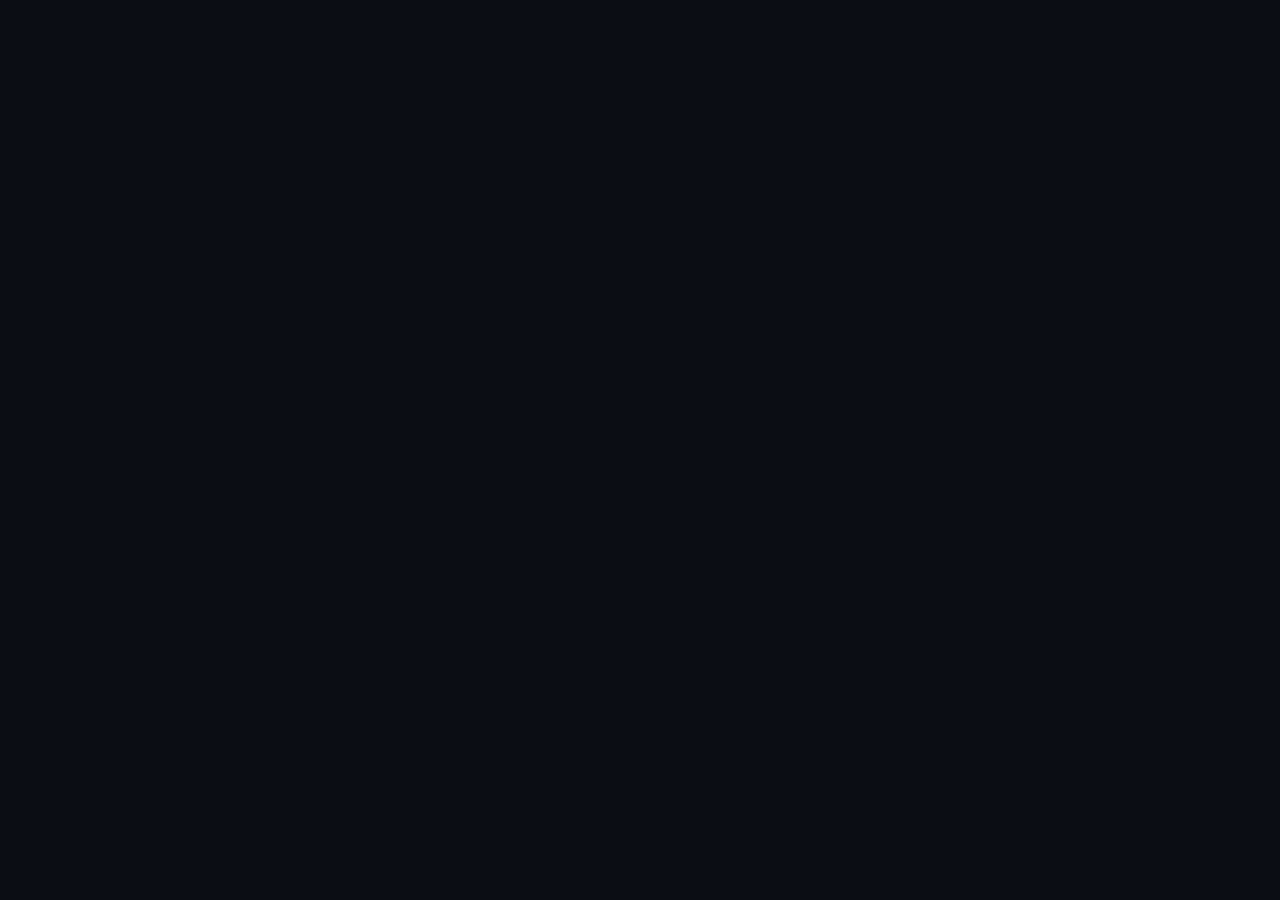
==== index.html @ 31e9962f "base" ====
<!DOCTYPE html>
<html lang="en">

<head>
    <meta charset="UTF-8">
    <meta name="viewport" content="width=device-width, initial-scale=1.0">
    <title>Главная</title>
    <link rel="preconnect" href="https://fonts.googleapis.com">
    <link rel="preconnect" href="https://fonts.gstatic.com" crossorigin>
    <link
        href="https://fonts.googleapis.com/css2?family=Inter:wght@400;500;600&family=Sora:wght@500;600;700&display=swap"
        rel="stylesheet">
    <link rel="stylesheet" href="css/variables.css">
    <link rel="stylesheet" href="css/main.css">
    <link rel="stylesheet" href="css/adaptive.css">
    <link rel="icon" type="image/svg+xml" href="favicon.svg">

</head>

<body>

</body>

</html>
---- css/variables.css ----
:root {
  /* Цвета */
  --bg-main: #0B0D14;
  --bg-card: #11141E;
  --bg-secondary: #161A28;

  --accent: #7C5CFF;
  --accent-hover: #A68FFF;
  --accent-soft: rgba(124, 92, 255, 0.15);

  --text-main: #F5F6FF;
  --text-muted: #9AA0B8;
  --border: #24283A;

  --success: #3CD38B;
  --error: #FF4F7D;

  /* Радиусы / тени */
  --radius-sm: 8px;
  --radius-md: 12px;
  --radius-lg: 18px;

  /* Интерфейс */
  --transition-fast: 0.2s ease;
}
---- css/main.css ----
* {
  margin: 0;
  padding: 0;
  box-sizing: border-box;
}

body {
  font-family: "Inter", sans-serif;
  background: var(--bg-main);
  color: var(--text-main);
  line-height: 1.5;
}

h1, h2, h3 {
  font-family: "Sora", sans-serif;
  font-weight: 600;
}

p {
  color: var(--text-muted);
}

.container {
  max-width: 1120px;
  margin: 0 auto;
  padding: 0 20px;
}

.card {
  background: var(--bg-card);
  border: 1px solid var(--border);
  padding: 20px;
  border-radius: var(--radius-md);
}

.btn {
  padding: 10px 18px;
  border-radius: var(--radius-sm);
  border: none;
  cursor: pointer;
  font-weight: 500;
  transition: var(--transition-fast);
}

.btn--primary {
  background: var(--accent);
  color: white;
}

.btn--primary:hover {
  background: var(--accent-hover);
  transform: translateY(-2px);
}
---- css/adaptive.css ----
/* Tablet */
@media (max-width: 1199px) {
  .container {
    padding: 0 16px;
  }

  .hero__inner {
    flex-direction: column;
    text-align: center;
  }
}

/* Mobile */
@media (max-width: 767px) {
  h1 {
    font-size: 28px;
  }

  .card {
    padding: 16px 14px;
  }

  .nav {
    display: none; 
  }
}
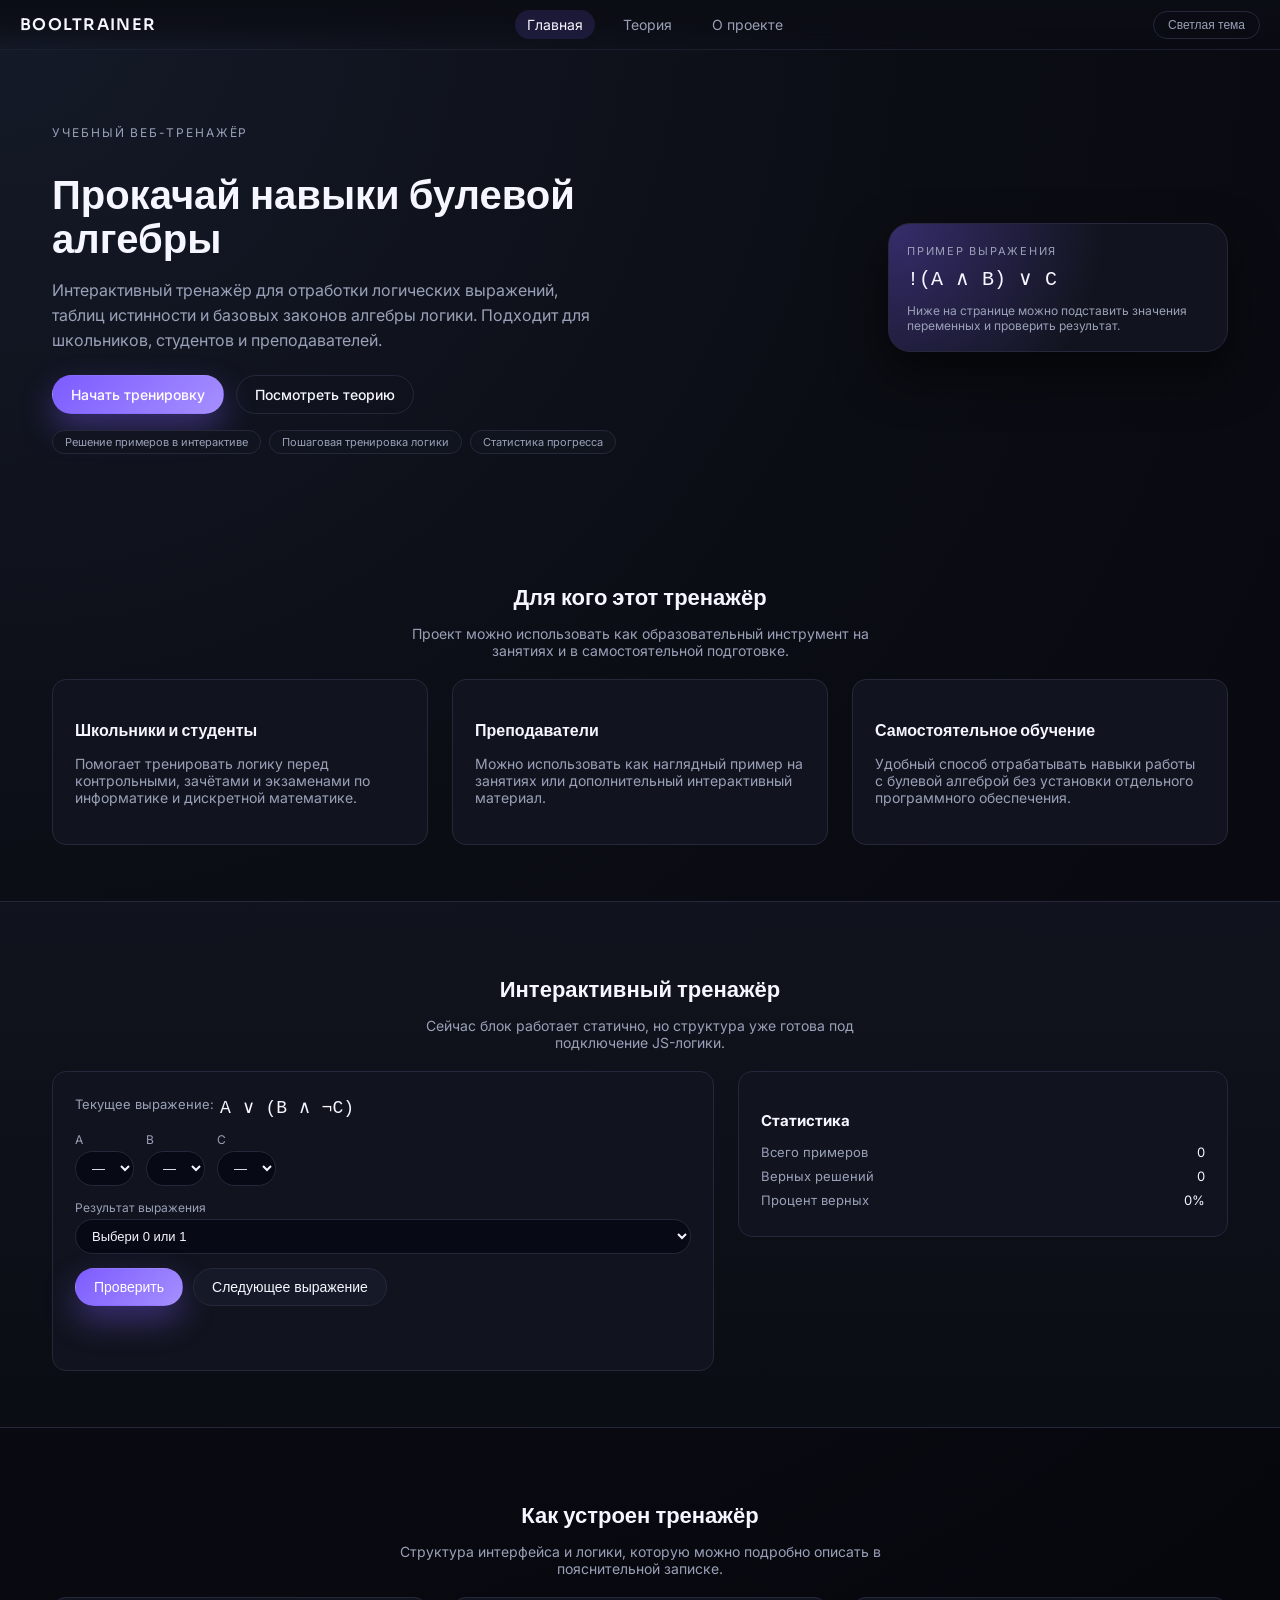
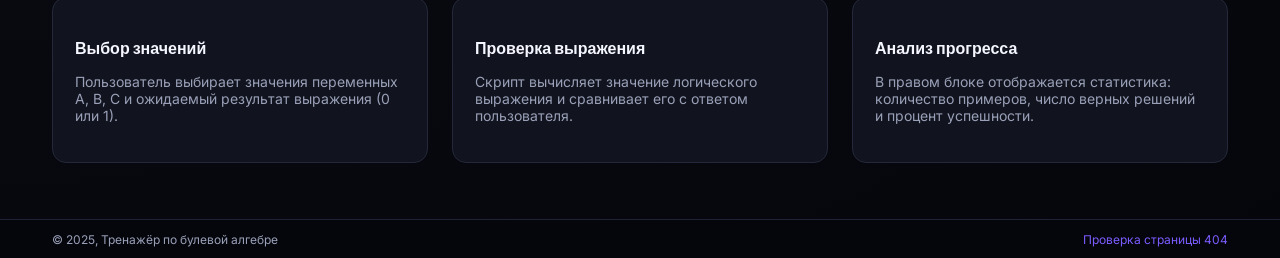
==== commit bb2229b9: "Шаблонная верстка" ====
--- a/index.html
+++ b/index.html
@@ -1,23 +1,245 @@
 <!DOCTYPE html>
-<html lang="en">
+<html lang="ru">
 
 <head>
     <meta charset="UTF-8">
+    <title>Тренажёр по булевой алгебре</title>
     <meta name="viewport" content="width=device-width, initial-scale=1.0">
-    <title>Главная</title>
+
     <link rel="preconnect" href="https://fonts.googleapis.com">
     <link rel="preconnect" href="https://fonts.gstatic.com" crossorigin>
     <link
         href="https://fonts.googleapis.com/css2?family=Inter:wght@400;500;600&family=Sora:wght@500;600;700&display=swap"
         rel="stylesheet">
+
     <link rel="stylesheet" href="css/variables.css">
     <link rel="stylesheet" href="css/main.css">
     <link rel="stylesheet" href="css/adaptive.css">
+
     <link rel="icon" type="image/svg+xml" href="favicon.svg">
-
 </head>
 
-<body>
+<body class="page">
+    <header class="header">
+        <div class="container header__inner">
+            <div class="logo">BoolTrainer</div>
+
+            <nav class="nav">
+                <a href="index.html" class="nav__link nav__link--active">Главная</a>
+                <a href="theory.html" class="nav__link">Теория</a>
+                <a href="about.html" class="nav__link">О проекте</a>
+            </nav>
+
+            <button class="theme-toggle" type="button" id="themeToggle">
+                Светлая тема
+            </button>
+        </div>
+    </header>
+
+    <main class="main">
+
+        <section class="hero hero--main">
+            <div class="container hero__inner">
+                <div class="hero__content">
+                    <span class="hero__eyebrow">Учебный веб-тренажёр</span>
+                    <h1 class="hero__title">Прокачай навыки булевой алгебры</h1>
+                    <p class="hero__subtitle">
+                        Интерактивный тренажёр для отработки логических выражений, таблиц
+                        истинности и базовых законов алгебры логики. Подходит для школьников,
+                        студентов и преподавателей.
+                    </p>
+
+                    <div class="hero__actions">
+                        <a href="#trainer" class="btn btn--primary">Начать тренировку</a>
+                        <a href="theory.html" class="btn btn--ghost">Посмотреть теорию</a>
+                    </div>
+
+                    <div class="hero__meta">
+                        <span class="hero-tag">Решение примеров в интерактиве</span>
+                        <span class="hero-tag">Пошаговая тренировка логики</span>
+                        <span class="hero-tag">Статистика прогресса</span>
+                    </div>
+                </div>
+
+                <div class="hero__preview">
+                    <div class="hero-card">
+                        <div class="hero-card__label">Пример выражения</div>
+                        <div class="hero-card__expr">!(A ∧ B) ∨ C</div>
+                        <div class="hero-card__hint">
+                            Ниже на странице можно подставить значения переменных и
+                            проверить результат.
+                        </div>
+                    </div>
+                </div>
+            </div>
+        </section>
+
+        <section class="section" id="audience">
+            <div class="container">
+                <header class="section__header section__header--center">
+                    <h2 class="section__title">Для кого этот тренажёр</h2>
+                    <p class="section__subtitle">
+                        Проект можно использовать как образовательный инструмент на занятиях и в самостоятельной
+                        подготовке.
+                    </p>
+                </header>
+
+                <div class="grid grid--3">
+                    <article class="card">
+                        <h3 class="card__title">Школьники и студенты</h3>
+                        <p class="card__text">
+                            Помогает тренировать логику перед контрольными, зачётами и экзаменами по информатике и
+                            дискретной математике.
+                        </p>
+                    </article>
+                    <article class="card">
+                        <h3 class="card__title">Преподаватели</h3>
+                        <p class="card__text">
+                            Можно использовать как наглядный пример на занятиях или дополнительный интерактивный
+                            материал.
+                        </p>
+                    </article>
+                    <article class="card">
+                        <h3 class="card__title">Самостоятельное обучение</h3>
+                        <p class="card__text">
+                            Удобный способ отрабатывать навыки работы с булевой алгеброй без установки отдельного
+                            программного обеспечения.
+                        </p>
+                    </article>
+                </div>
+            </div>
+        </section>
+
+        <section class="section section--accent" id="trainer">
+            <div class="container">
+                <header class="section__header section__header--center">
+                    <h2 class="section__title">Интерактивный тренажёр</h2>
+                    <p class="section__subtitle">
+                        Сейчас блок работает статично, но структура уже готова под подключение JS-логики.
+                    </p>
+                </header>
+
+                <div class="trainer">
+                    <div class="trainer__left card">
+                        <div class="trainer__expression">
+                            <span class="trainer__expression-label">Текущее выражение:</span>
+                            <span class="trainer__expression-value" id="expression">A ∨ (B ∧ ¬C)</span>
+                        </div>
+
+                        <div class="trainer__controls">
+                            <div class="trainer__row">
+                                <label class="field">
+                                    <span class="field__label">A</span>
+                                    <select class="field__control" id="varA">
+                                        <option value="">—</option>
+                                        <option value="0">0</option>
+                                        <option value="1">1</option>
+                                    </select>
+                                </label>
+
+                                <label class="field">
+                                    <span class="field__label">B</span>
+                                    <select class="field__control" id="varB">
+                                        <option value="">—</option>
+                                        <option value="0">0</option>
+                                        <option value="1">1</option>
+                                    </select>
+                                </label>
+
+                                <label class="field">
+                                    <span class="field__label">C</span>
+                                    <select class="field__control" id="varC">
+                                        <option value="">—</option>
+                                        <option value="0">0</option>
+                                        <option value="1">1</option>
+                                    </select>
+                                </label>
+                            </div>
+
+                            <label class="field field--full">
+                                <span class="field__label">Результат выражения</span>
+                                <select class="field__control" id="result">
+                                    <option value="">Выбери 0 или 1</option>
+                                    <option value="0">0 — ложь</option>
+                                    <option value="1">1 — истина</option>
+                                </select>
+                            </label>
+
+                            <div class="trainer__buttons">
+                                <button class="btn btn--primary" type="button" id="checkBtn">Проверить</button>
+                                <button class="btn btn--secondary" type="button" id="nextBtn">Следующее
+                                    выражение</button>
+                            </div>
+
+                            <div class="trainer__feedback" id="feedback"></div>
+                        </div>
+                    </div>
+
+                    <aside class="trainer__right card">
+                        <h3 class="trainer__stats-title">Статистика</h3>
+                        <dl class="stats">
+                            <div class="stats__item">
+                                <dt>Всего примеров</dt>
+                                <dd id="statTotal">0</dd>
+                            </div>
+                            <div class="stats__item">
+                                <dt>Верных решений</dt>
+                                <dd id="statCorrect">0</dd>
+                            </div>
+                            <div class="stats__item">
+                                <dt>Процент верных</dt>
+                                <dd id="statPercent">0%</dd>
+                            </div>
+                        </dl>
+                    </aside>
+                </div>
+            </div>
+        </section>
+
+        <section class="section">
+            <div class="container">
+                <header class="section__header section__header--center">
+                    <h2 class="section__title">Как устроен тренажёр</h2>
+                    <p class="section__subtitle">
+                        Структура интерфейса и логики, которую можно подробно описать в пояснительной записке.
+                    </p>
+                </header>
+
+                <div class="grid grid--3">
+                    <article class="card">
+                        <h3 class="card__title">Выбор значений</h3>
+                        <p class="card__text">
+                            Пользователь выбирает значения переменных A, B, C и ожидаемый результат выражения (0 или 1).
+                        </p>
+                    </article>
+                    <article class="card">
+                        <h3 class="card__title">Проверка выражения</h3>
+                        <p class="card__text">
+                            Скрипт вычисляет значение логического выражения и сравнивает его с ответом пользователя.
+                        </p>
+                    </article>
+                    <article class="card">
+                        <h3 class="card__title">Анализ прогресса</h3>
+                        <p class="card__text">
+                            В правом блоке отображается статистика: количество примеров, число верных решений и процент
+                            успешности.
+                        </p>
+                    </article>
+                </div>
+            </div>
+        </section>
+
+    </main>
+
+    <footer class="footer">
+        <div class="container footer__inner">
+            <span class="footer__text">© 2025, Тренажёр по булевой алгебре</span>
+            <a href="404.html" class="footer__link">Проверка страницы 404</a>
+        </div>
+    </footer>
+
+    <script src="js/trainer-logic.js"></script>
+    <script src="js/main.js"></script>
 
 </body>
 
--- a/css/variables.css
+++ b/css/variables.css
@@ -1,5 +1,4 @@
 :root {
-  /* Цвета */
   --bg-main: #0B0D14;
   --bg-card: #11141E;
   --bg-secondary: #161A28;
@@ -15,11 +14,26 @@
   --success: #3CD38B;
   --error: #FF4F7D;
 
-  /* Радиусы / тени */
   --radius-sm: 8px;
-  --radius-md: 12px;
-  --radius-lg: 18px;
+  --radius-md: 14px;
+  --radius-lg: 22px;
 
-  /* Интерфейс */
-  --transition-fast: 0.2s ease;
+  --transition-fast: 0.2s ease-out;
 }
+
+body.page--light {
+  --bg-main: #F5F6FB;
+  --bg-card: #FFFFFF;
+  --bg-secondary: #ECEFFF;
+
+  --accent: #7C5CFF;
+  --accent-hover: #5E45E6;
+  --accent-soft: rgba(124, 92, 255, 0.1);
+
+  --text-main: #141622;
+  --text-muted: #555A72;
+  --border: #D5D8EA;
+
+  --success: #1EAD6A;
+  --error: #E53955;
+}
--- a/css/main.css
+++ b/css/main.css
@@ -1,53 +1,583 @@
-* {
+*,
+*::before,
+*::after {
+  box-sizing: border-box;
+}
+
+body.page {
   margin: 0;
-  padding: 0;
-  box-sizing: border-box;
-}
-
-body {
-  font-family: "Inter", sans-serif;
-  background: var(--bg-main);
-  color: var(--text-main);
-  line-height: 1.5;
-}
-
-h1, h2, h3 {
+  min-height: 100vh;
+  font-family: "Inter", system-ui, -apple-system, BlinkMacSystemFont, "Segoe UI", sans-serif;
+  background: radial-gradient(circle at top left, #151a28 0, #0B0D14 42%, #05060C 100%);
+  color: var(--text-main);
+  display: flex;
+  flex-direction: column;
+  font-size: 15px;
+}
+
+body.page--light {
+  background: #F5F6FB;
+}
+
+.main {
+  flex: 1 0 auto;
+}
+
+.container {
+  max-width: 1240px;
+  margin: 0 auto;
+  padding: 0 32px;
+}
+
+.header {
+  position: sticky;
+  top: 0;
+  z-index: 10;
+  backdrop-filter: blur(16px);
+  background: linear-gradient(to bottom, rgba(11, 13, 20, 0.96), rgba(11, 13, 20, 0.78), transparent);
+  border-bottom: 1px solid rgba(36, 40, 58, 0.7);
+}
+
+body.page--light .header {
+  background: rgba(245, 246, 251, 0.9);
+  border-bottom: 1px solid var(--border);
+}
+
+.header__inner {
+  display: flex;
+  align-items: center;
+  justify-content: space-between;
+  padding: 10px 0;
+  gap: 20px;
+}
+
+.logo {
+  font-family: "Sora", system-ui, sans-serif;
+  font-weight: 600;
+  letter-spacing: 0.08em;
+  font-size: 16px;
+  text-transform: uppercase;
+}
+
+.nav {
+  display: flex;
+  gap: 16px;
+}
+
+.nav__link {
+  font-size: 14px;
+  color: var(--text-muted);
+  text-decoration: none;
+  padding: 6px 12px;
+  border-radius: 999px;
+  transition: background var(--transition-fast), color var(--transition-fast);
+}
+
+.nav__link--active,
+.nav__link:hover {
+  background: var(--accent-soft);
+  color: var(--text-main);
+}
+
+.theme-toggle {
+  font-size: 12px;
+  padding: 6px 14px;
+  border-radius: 999px;
+  border: 1px solid var(--border);
+  background: rgba(11, 13, 20, 0.6);
+  color: var(--text-muted);
+  cursor: pointer;
+  white-space: nowrap;
+  transition: background var(--transition-fast), color var(--transition-fast), border-color var(--transition-fast), transform var(--transition-fast);
+}
+
+.theme-toggle:hover {
+  border-color: var(--accent);
+  background: var(--accent-soft);
+  color: var(--text-main);
+}
+
+body.page--light .theme-toggle {
+  background: #ffffff;
+}
+
+.hero {
+  padding: 72px 0 56px;
+}
+
+.hero__inner {
+  display: grid;
+  grid-template-columns: minmax(0, 3fr) minmax(0, 2.5fr);
+  gap: 36px;
+  align-items: center;
+}
+
+.hero__eyebrow {
+  font-size: 12px;
+  letter-spacing: 0.16em;
+  text-transform: uppercase;
+  color: var(--text-muted);
+  margin-bottom: 10px;
+}
+
+.hero__title {
   font-family: "Sora", sans-serif;
+  font-size: clamp(32px, 4vw, 40px);
   font-weight: 600;
-}
-
-p {
-  color: var(--text-muted);
-}
-
-.container {
-  max-width: 1120px;
-  margin: 0 auto;
-  padding: 0 20px;
+  line-height: 1.1;
+  margin-bottom: 14px;
+}
+
+.hero__subtitle {
+  font-size: 16px;
+  line-height: 1.55;
+  color: var(--text-muted);
+  max-width: 560px;
+  margin-bottom: 22px;
+}
+
+.hero__actions {
+  display: flex;
+  flex-wrap: wrap;
+  gap: 12px;
+  margin-bottom: 16px;
+}
+
+.hero__meta {
+  display: flex;
+  flex-wrap: wrap;
+  gap: 8px;
+}
+
+.hero-tag {
+  font-size: 11px;
+  padding: 4px 12px;
+  border-radius: 999px;
+  background: rgba(17, 20, 30, 0.9);
+  border: 1px solid var(--border);
+  color: var(--text-muted);
+}
+
+body.page--light .hero-tag {
+  background: #ffffff;
+}
+
+.hero__preview {
+  display: flex;
+  justify-content: flex-end;
+}
+
+.hero-card {
+  background:
+    radial-gradient(circle at top left, rgba(124, 92, 255, 0.35), transparent 60%),
+    var(--bg-card);
+  border-radius: var(--radius-lg);
+  border: 1px solid var(--border);
+  padding: 20px 18px 18px;
+  min-width: 280px;
+  max-width: 340px;
+  box-shadow: 0 22px 48px rgba(0, 0, 0, 0.55);
+}
+
+body.page--light .hero-card {
+  box-shadow: 0 16px 40px rgba(15, 18, 40, 0.16);
+}
+
+.hero-card__label {
+  font-size: 11px;
+  color: var(--text-muted);
+  letter-spacing: 0.16em;
+  text-transform: uppercase;
+  margin-bottom: 8px;
+}
+
+.hero-card__expr {
+  font-family: "JetBrains Mono", Consolas, Monaco, monospace;
+  font-size: 20px;
+  margin-bottom: 12px;
+}
+
+.hero-card__hint {
+  font-size: 12px;
+  color: var(--text-muted);
+}
+
+.btn {
+  display: inline-flex;
+  align-items: center;
+  justify-content: center;
+  gap: 6px;
+  padding: 10px 18px;
+  border-radius: 999px;
+  border: 1px solid transparent;
+  font-size: 14px;
+  font-weight: 500;
+  text-decoration: none;
+  cursor: pointer;
+  transition: background var(--transition-fast), color var(--transition-fast), border-color var(--transition-fast), transform var(--transition-fast), box-shadow var(--transition-fast);
+}
+
+.btn--primary {
+  background: linear-gradient(135deg, #7C5CFF, #A68FFF);
+  color: #fff;
+  box-shadow: 0 14px 32px rgba(124, 92, 255, 0.38);
+}
+
+.btn--primary:hover {
+  transform: translateY(-1px);
+  box-shadow: 0 18px 40px rgba(124, 92, 255, 0.46);
+}
+
+.btn--ghost {
+  background: transparent;
+  color: var(--text-main);
+  border-color: var(--border);
+}
+
+.btn--ghost:hover {
+  border-color: var(--accent);
+  background: var(--accent-soft);
+}
+
+.btn--secondary {
+  background: var(--bg-secondary);
+  color: var(--text-main);
+  border-color: var(--border);
+}
+
+.btn--secondary:hover {
+  border-color: var(--accent);
+}
+
+.section {
+  padding: 56px 0;
+}
+
+.section--accent {
+  background: linear-gradient(to bottom, rgba(17, 20, 30, 0.96), rgba(11, 13, 20, 1));
+  border-top: 1px solid var(--border);
+  border-bottom: 1px solid var(--border);
+}
+
+body.page--light .section--accent {
+  background: #ECEFFF;
+}
+
+.section__header {
+  margin-bottom: 20px;
+}
+
+.section__header--center {
+  text-align: center;
+}
+
+.section__header--center .section__subtitle {
+  max-width: 520px;
+  margin-inline: auto;
+}
+
+.section__title {
+  font-family: "Sora", sans-serif;
+  font-size: 22px;
+  margin-bottom: 8px;
+}
+
+.section__subtitle {
+  font-size: 14px;
+  color: var(--text-muted);
+}
+
+.grid {
+  display: grid;
+  gap: 24px;
+}
+
+.grid--3 {
+  grid-template-columns: repeat(3, minmax(0, 1fr));
 }
 
 .card {
   background: var(--bg-card);
   border: 1px solid var(--border);
-  padding: 20px;
+  padding: 24px 22px;
   border-radius: var(--radius-md);
 }
 
-.btn {
-  padding: 10px 18px;
-  border-radius: var(--radius-sm);
-  border: none;
-  cursor: pointer;
+body.page--light .card {
+  background: #ffffff;
+}
+
+.card__title {
+  font-family: "Sora", sans-serif;
+  font-size: 16px;
+  margin-bottom: 10px;
+}
+
+.card__text {
+  font-size: 14px;
+  color: var(--text-muted);
+}
+
+.trainer {
+  display: grid;
+  grid-template-columns: minmax(0, 2.3fr) minmax(0, 1.7fr);
+  gap: 24px;
+}
+
+.trainer__expression {
+  display: flex;
+  flex-wrap: wrap;
+  gap: 6px;
+  margin-bottom: 14px;
+}
+
+.trainer__expression-label {
+  font-size: 13px;
+  color: var(--text-muted);
+}
+
+.trainer__expression-value {
+  font-family: "JetBrains Mono", Consolas, Monaco, monospace;
+  font-size: 18px;
+}
+
+.trainer__controls {
+  display: flex;
+  flex-direction: column;
+  gap: 14px;
+}
+
+.trainer__row {
+  display: flex;
+  gap: 12px;
+  flex-wrap: wrap;
+}
+
+.field {
+  display: flex;
+  flex-direction: column;
+  gap: 4px;
+}
+
+.field--full {
+  width: 100%;
+}
+
+.field__label {
+  font-size: 12px;
+  color: var(--text-muted);
+}
+
+.field__control {
+  padding: 8px 12px;
+  border-radius: 999px;
+  border: 1px solid var(--border);
+  background: #070914;
+  color: var(--text-main);
+  font-size: 13px;
+  outline: none;
+}
+
+body.page--light .field__control {
+  background: #ffffff;
+}
+
+.field__control:focus {
+  border-color: var(--accent);
+}
+
+.trainer__buttons {
+  display: flex;
+  flex-wrap: wrap;
+  gap: 10px;
+}
+
+.trainer__feedback {
+  min-height: 20px;
+  font-size: 13px;
+  margin-top: 6px;
+}
+
+.trainer__right {
+  align-self: flex-start;
+}
+
+.trainer__stats-title {
+  font-size: 15px;
+  margin-bottom: 10px;
+}
+
+.stats {
+  margin: 0;
+}
+
+.stats__item {
+  display: flex;
+  justify-content: space-between;
+  font-size: 13px;
+  padding: 4px 0;
+}
+
+.stats__item dt {
+  color: var(--text-muted);
+}
+
+.stats__item dd {
+  margin: 0;
+}
+
+.footer {
+  border-top: 1px solid rgba(36, 40, 58, 0.85);
+  padding: 12px 0;
+  background: #05060C;
+}
+
+body.page--light .footer {
+  background: #E3E6F4;
+  border-top-color: var(--border);
+}
+
+.footer__inner {
+  display: flex;
+  justify-content: space-between;
+  gap: 12px;
+  font-size: 12px;
+  color: var(--text-muted);
+}
+
+.footer__link {
+  color: var(--accent);
+  text-decoration: none;
+}
+
+.footer__link:hover {
+  text-decoration: underline;
+}
+
+.theory-layout {
+  display: grid;
+  grid-template-columns: minmax(0, 1.4fr) minmax(0, 1.3fr);
+  gap: 24px;
+}
+
+.theory-ul {
+  list-style: none;
+  padding: 0;
+  margin: 0;
+  display: grid;
+  gap: 8px;
+  font-size: 14px;
+}
+
+.theory-label {
   font-weight: 500;
-  transition: var(--transition-fast);
-}
-
-.btn--primary {
-  background: var(--accent);
-  color: white;
-}
-
-.btn--primary:hover {
-  background: var(--accent-hover);
-  transform: translateY(-2px);
-}
+  color: var(--text-main);
+}
+
+.theory-table {
+  margin-top: 10px;
+  display: grid;
+  gap: 4px;
+  font-family: "JetBrains Mono", Consolas, Monaco, monospace;
+  font-size: 13px;
+}
+
+.theory-table-wrap {
+  overflow-x: auto;
+}
+
+.theory-table-head {
+  display: grid;
+  grid-template-columns: repeat(6, minmax(0, 1fr));
+  gap: 6px;
+  font-size: 13px;
+  padding-bottom: 6px;
+  border-bottom: 1px solid var(--border);
+  margin-bottom: 6px;
+  font-weight: 500;
+}
+
+.theory-table-body {
+  display: grid;
+  gap: 4px;
+  font-family: "JetBrains Mono", Consolas, Monaco, monospace;
+  font-size: 13px;
+}
+
+.theory-row {
+  display: grid;
+  grid-template-columns: repeat(auto-fit, minmax(40px, 1fr));
+  gap: 6px;
+  align-items: center;
+}
+
+
+
+.about-layout {
+  display: grid;
+  grid-template-columns: minmax(0, 1.3fr) minmax(0, 1.3fr);
+  gap: 24px;
+}
+
+.about-steps {
+  list-style: none;
+  margin: 10px 0 0;
+  padding: 0;
+  display: grid;
+  gap: 6px;
+  font-size: 14px;
+}
+
+.about-tags {
+  list-style: none;
+  margin: 10px 0 0;
+  padding: 0;
+  display: grid;
+  gap: 6px;
+  font-size: 14px;
+}
+
+
+
+/* 404 page */
+.page--404 .header {
+  backdrop-filter: blur(4px);
+}
+
+.notfound {
+  padding: 100px 0;
+  text-align: center;
+}
+
+.notfound__inner {
+  max-width: 600px;
+  margin: 0 auto;
+}
+
+.notfound__code {
+  font-size: 96px;
+  line-height: 1;
+  font-weight: 700;
+  font-family: 'Sora', sans-serif;
+  color: var(--accent);
+  margin-bottom: 20px;
+}
+
+.notfound__title {
+  font-size: 32px;
+  font-weight: 600;
+  margin-bottom: 12px;
+}
+
+.notfound__text {
+  font-size: 15px;
+  line-height: 1.6;
+  opacity: 0.8;
+  margin-bottom: 28px;
+}
+
+.notfound__actions {
+  display: flex;
+  justify-content: center;
+  gap: 12px;
+}
--- a/css/adaptive.css
+++ b/css/adaptive.css
@@ -1,26 +1,56 @@
-/* Tablet */
 @media (max-width: 1199px) {
+  .hero__inner {
+    grid-template-columns: minmax(0, 1fr);
+  }
+
+  .hero__preview {
+    justify-content: flex-start;
+    margin-top: 12px;
+  }
+
+  .trainer {
+    grid-template-columns: minmax(0, 1fr);
+  }
+
+  .grid--3 {
+    grid-template-columns: repeat(2, minmax(0, 1fr));
+  }
+}
+
+@media (max-width: 767px) {
   .container {
-    padding: 0 16px;
+    padding: 0 14px;
+  }
+
+  .header__inner {
+    flex-direction: column;
+    align-items: flex-start;
+  }
+
+  .nav {
+    width: 100%;
+    justify-content: flex-start;
+    flex-wrap: wrap;
+  }
+
+  .hero {
+    padding-top: 18px;
   }
 
   .hero__inner {
+    gap: 16px;
+  }
+
+  .grid--3 {
+    grid-template-columns: minmax(0, 1fr);
+  }
+
+  .trainer__row {
     flex-direction: column;
-    text-align: center;
+  }
+
+  .footer__inner {
+    flex-direction: column;
+    align-items: flex-start;
   }
 }
-
-/* Mobile */
-@media (max-width: 767px) {
-  h1 {
-    font-size: 28px;
-  }
-
-  .card {
-    padding: 16px 14px;
-  }
-
-  .nav {
-    display: none; 
-  }
-}
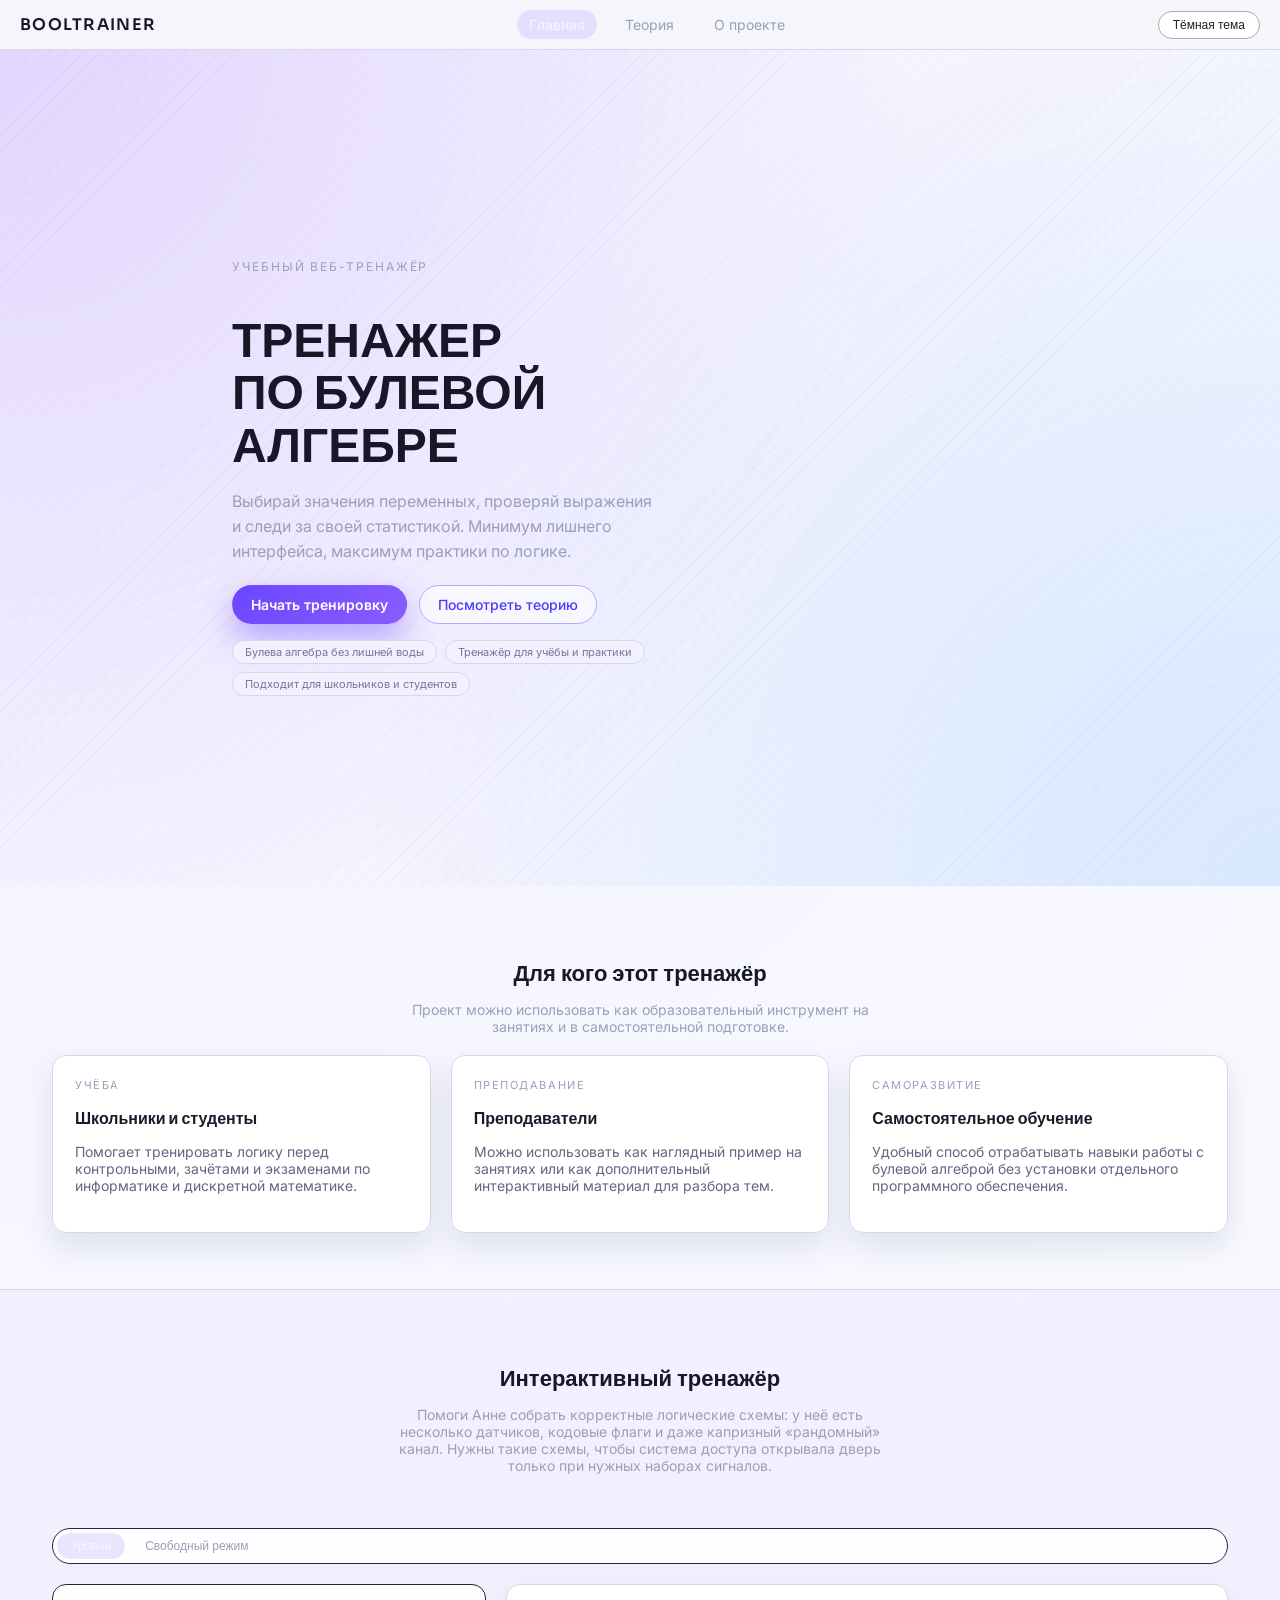
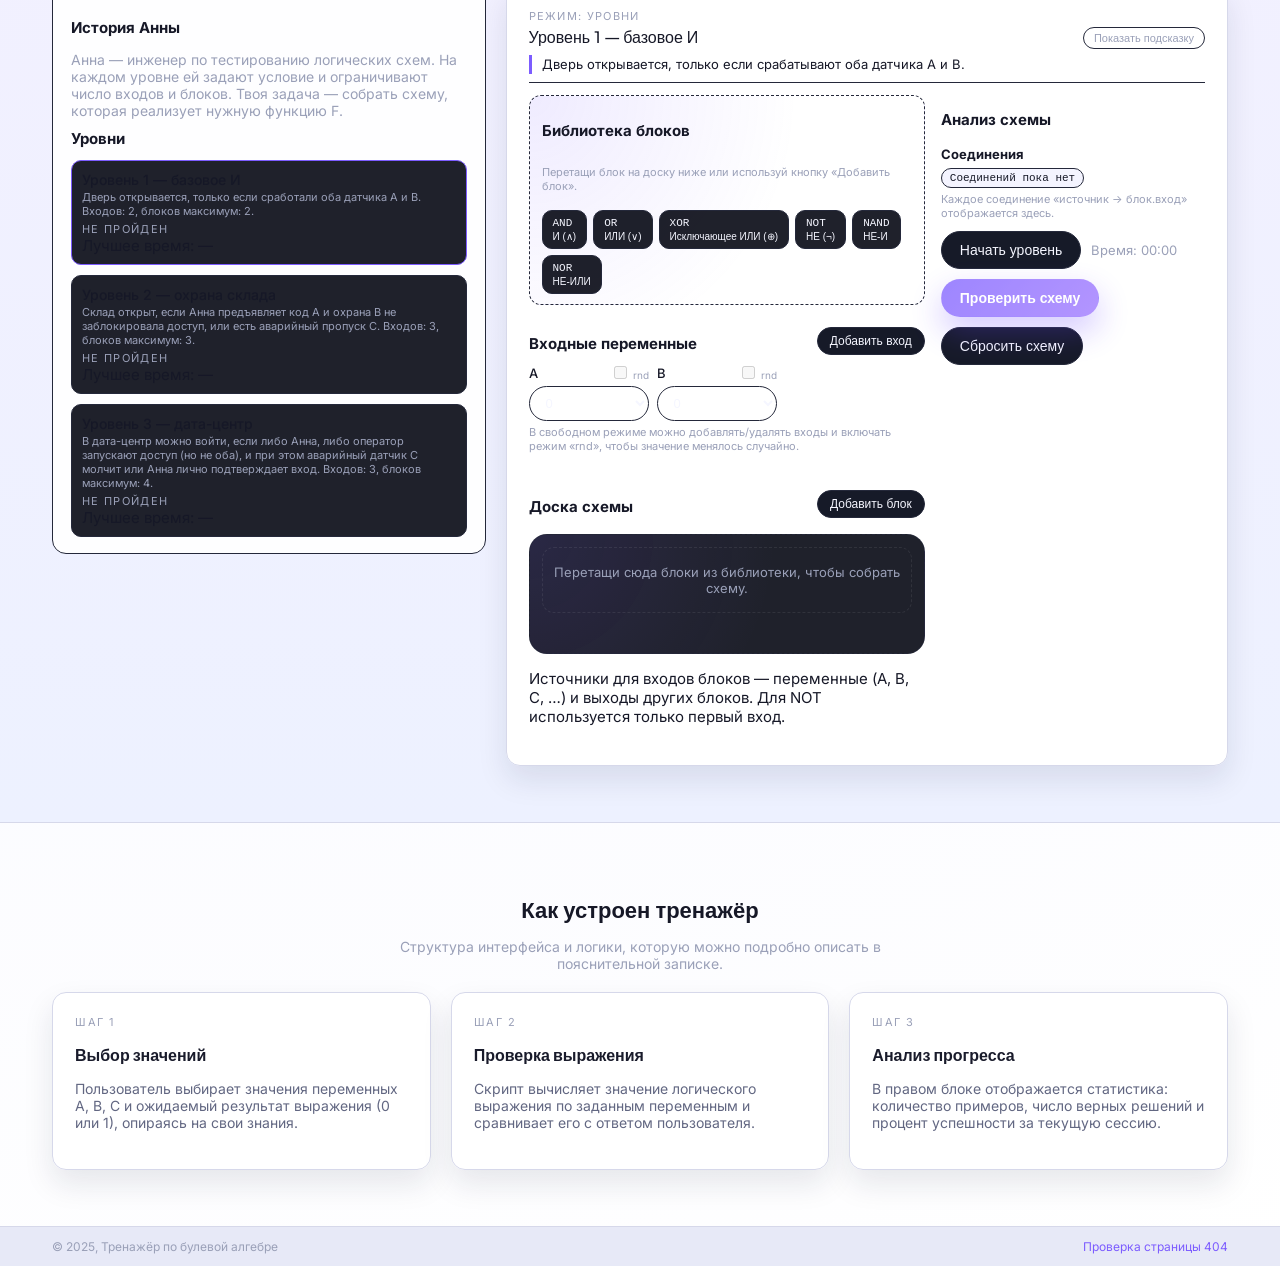
==== commit 5a7c66af: "Тренажер" ====
--- a/index.html
+++ b/index.html
@@ -16,6 +16,28 @@
     <link rel="stylesheet" href="css/main.css">
     <link rel="stylesheet" href="css/adaptive.css">
 
+    <script>
+        (function () {
+            var THEME_KEY = 'bat_theme';
+
+            try {
+                var saved = localStorage.getItem(THEME_KEY);
+                var prefersLight =
+                    window.matchMedia &&
+                    window.matchMedia('(prefers-color-scheme: light)').matches;
+
+                var isLight = saved === 'light' || (saved === null && prefersLight);
+
+                if (isLight) {
+                    document.documentElement.classList.add('page--light');
+                } else {
+                    document.documentElement.classList.remove('page--light');
+                }
+            } catch (e) {
+            }
+        })();
+    </script>
+
     <link rel="icon" type="image/svg+xml" href="favicon.svg">
 </head>
 
@@ -38,15 +60,17 @@
 
     <main class="main">
 
-        <section class="hero hero--main">
+        <!-- HERO -->
+        <section class="hero hero--index">
             <div class="container hero__inner">
                 <div class="hero__content">
                     <span class="hero__eyebrow">Учебный веб-тренажёр</span>
-                    <h1 class="hero__title">Прокачай навыки булевой алгебры</h1>
+                    <h1 class="hero__title">
+                        ТРЕНАЖЕР<br> ПО БУЛЕВОЙ АЛГЕБРЕ
+                    </h1>
                     <p class="hero__subtitle">
-                        Интерактивный тренажёр для отработки логических выражений, таблиц
-                        истинности и базовых законов алгебры логики. Подходит для школьников,
-                        студентов и преподавателей.
+                        Выбирай значения переменных, проверяй выражения и следи за своей статистикой.
+                        Минимум лишнего интерфейса, максимум практики по логике.
                     </p>
 
                     <div class="hero__actions">
@@ -55,26 +79,16 @@
                     </div>
 
                     <div class="hero__meta">
-                        <span class="hero-tag">Решение примеров в интерактиве</span>
-                        <span class="hero-tag">Пошаговая тренировка логики</span>
-                        <span class="hero-tag">Статистика прогресса</span>
-                    </div>
-                </div>
-
-                <div class="hero__preview">
-                    <div class="hero-card">
-                        <div class="hero-card__label">Пример выражения</div>
-                        <div class="hero-card__expr">!(A ∧ B) ∨ C</div>
-                        <div class="hero-card__hint">
-                            Ниже на странице можно подставить значения переменных и
-                            проверить результат.
-                        </div>
+                        <span class="hero-tag">Булева алгебра без лишней воды</span>
+                        <span class="hero-tag">Тренажёр для учёбы и практики</span>
+                        <span class="hero-tag">Подходит для школьников и студентов</span>
                     </div>
                 </div>
             </div>
         </section>
 
-        <section class="section" id="audience">
+        <!-- ДЛЯ КОГО -->
+        <section class="section section--cards" id="audience">
             <div class="container">
                 <header class="section__header section__header--center">
                     <h2 class="section__title">Для кого этот тренажёр</h2>
@@ -85,118 +99,280 @@
                 </header>
 
                 <div class="grid grid--3">
-                    <article class="card">
+                    <article class="card card--highlight">
+                        <div class="card__eyebrow">Учёба</div>
                         <h3 class="card__title">Школьники и студенты</h3>
                         <p class="card__text">
-                            Помогает тренировать логику перед контрольными, зачётами и экзаменами по информатике и
-                            дискретной математике.
-                        </p>
-                    </article>
-                    <article class="card">
+                            Помогает тренировать логику перед контрольными, зачётами и экзаменами по информатике
+                            и дискретной математике.
+                        </p>
+                    </article>
+
+                    <article class="card card--highlight">
+                        <div class="card__eyebrow">Преподавание</div>
                         <h3 class="card__title">Преподаватели</h3>
                         <p class="card__text">
-                            Можно использовать как наглядный пример на занятиях или дополнительный интерактивный
-                            материал.
-                        </p>
-                    </article>
-                    <article class="card">
+                            Можно использовать как наглядный пример на занятиях или как дополнительный
+                            интерактивный материал для разбора тем.
+                        </p>
+                    </article>
+
+                    <article class="card card--highlight">
+                        <div class="card__eyebrow">Саморазвитие</div>
                         <h3 class="card__title">Самостоятельное обучение</h3>
                         <p class="card__text">
-                            Удобный способ отрабатывать навыки работы с булевой алгеброй без установки отдельного
-                            программного обеспечения.
+                            Удобный способ отрабатывать навыки работы с булевой алгеброй без установки
+                            отдельного программного обеспечения.
                         </p>
                     </article>
                 </div>
             </div>
         </section>
 
-        <section class="section section--accent" id="trainer">
-            <div class="container">
+        <section class="section section--accent section--trainer" id="trainer">
+            <div class="container trainer-shell">
                 <header class="section__header section__header--center">
                     <h2 class="section__title">Интерактивный тренажёр</h2>
                     <p class="section__subtitle">
-                        Сейчас блок работает статично, но структура уже готова под подключение JS-логики.
+                        Помоги Анне собрать корректные логические схемы: у неё есть несколько датчиков,
+                        кодовые флаги и даже капризный «рандомный» канал. Нужны такие схемы, чтобы
+                        система доступа открывала дверь только при нужных наборах сигналов.
                     </p>
                 </header>
 
-                <div class="trainer">
-                    <div class="trainer__left card">
-                        <div class="trainer__expression">
-                            <span class="trainer__expression-label">Текущее выражение:</span>
-                            <span class="trainer__expression-value" id="expression">A ∨ (B ∧ ¬C)</span>
+                <!-- режимы -->
+                <div class="trainer-modes">
+                    <button class="trainer-modes__tab trainer-modes__tab--active" type="button" data-mode="levels">
+                        Уровни
+                    </button>
+                    <button class="trainer-modes__tab" type="button" data-mode="free">
+                        Свободный режим
+                    </button>
+                </div>
+
+                <div class="trainer-layout">
+                    <!-- левая колонка: уровни / история -->
+                    <aside class="trainer-layout__left">
+                        <div class="trainer-panel trainer-panel--levels" data-mode-panel="levels">
+                            <h3 class="trainer__stats-title">История Анны</h3>
+                            <p class="trainer-panel__text">
+                                Анна — инженер по тестированию логических схем. На каждом уровне ей задают
+                                условие и ограничивают число входов и блоков. Твоя задача — собрать схему,
+                                которая реализует нужную функцию F.
+                            </p>
+
+                            <h3 class="trainer__stats-title" style="margin-top: 10px;">Уровни</h3>
+                            <ul class="level-list">
+                                <li class="level-list__item level-list__item--active" data-level-id="level1">
+                                    <div class="level-list__title">Уровень 1 — базовое И</div>
+                                    <div class="level-list__meta">
+                                        Дверь открывается, только если сработали оба датчика A и B.
+                                        Входов: 2, блоков максимум: 2.
+                                    </div>
+                                    <div class="level-list__status" data-status="pending">Не пройден</div>
+                                    <div class="level-list__best" data-best-for="level1">Лучшее время: —</div>
+                                </li>
+                                <li class="level-list__item" data-level-id="level2">
+                                    <div class="level-list__title">Уровень 2 — охрана склада</div>
+                                    <div class="level-list__meta">
+                                        Склад открыт, если Анна предъявляет код A и охрана B не заблокировала доступ,
+                                        или есть аварийный пропуск C. Входов: 3, блоков максимум: 3.
+                                    </div>
+                                    <div class="level-list__status" data-status="pending">Не пройден</div>
+                                    <div class="level-list__best" data-best-for="level2">Лучшее время: —</div>
+                                </li>
+                                <li class="level-list__item" data-level-id="level3">
+                                    <div class="level-list__title">Уровень 3 — дата-центр</div>
+                                    <div class="level-list__meta">
+                                        В дата-центр можно войти, если либо Анна, либо оператор запускают доступ (но не
+                                        оба),
+                                        и при этом аварийный датчик C молчит или Анна лично подтверждает вход.
+                                        Входов: 3, блоков максимум: 4.
+                                    </div>
+                                    <div class="level-list__status" data-status="pending">Не пройден</div>
+                                    <div class="level-list__best" data-best-for="level3">Лучшее время: —</div>
+                                </li>
+                            </ul>
                         </div>
 
-                        <div class="trainer__controls">
-                            <div class="trainer__row">
-                                <label class="field">
-                                    <span class="field__label">A</span>
-                                    <select class="field__control" id="varA">
-                                        <option value="">—</option>
-                                        <option value="0">0</option>
-                                        <option value="1">1</option>
-                                    </select>
-                                </label>
-
-                                <label class="field">
-                                    <span class="field__label">B</span>
-                                    <select class="field__control" id="varB">
-                                        <option value="">—</option>
-                                        <option value="0">0</option>
-                                        <option value="1">1</option>
-                                    </select>
-                                </label>
-
-                                <label class="field">
-                                    <span class="field__label">C</span>
-                                    <select class="field__control" id="varC">
-                                        <option value="">—</option>
-                                        <option value="0">0</option>
-                                        <option value="1">1</option>
-                                    </select>
-                                </label>
+                        <div class="trainer-panel trainer-panel--free" data-mode-panel="free" hidden>
+                            <h3 class="trainer__stats-title">Свободный режим</h3>
+                            <p class="trainer-panel__text">
+                                Здесь Анна экспериментирует: добавляет входы, подключает «рандомные» каналы
+                                и проверяет, как ведут себя разные схемы. Можно использовать этот режим
+                                как лабораторию для разбора собственных задач.
+                            </p>
+                        </div>
+                    </aside>
+
+                    <!-- средняя колонка: палитра + доска -->
+                    <div class="trainer-layout__center">
+                        <div class="card trainer-card">
+                            <div class="trainer-card__header">
+                                <div class="trainer-card__header-main">
+                                    <div id="trainerModeLabel" class="trainer-card__mode">Режим: уровни</div>
+                                    <div class="trainer-card__level-row">
+                                        <div id="trainerLevelLabel" class="trainer-card__title">
+                                            Уровень 1 — базовое И
+                                        </div>
+                                        <button class="trainer-hint-btn" type="button" id="toggleHintBtn">
+                                            Показать подсказку
+                                        </button>
+                                    </div>
+                                </div>
+                                <div id="trainerTargetExpr" class="trainer-card__target trainer-card__target--hidden">
+                                    Целевая функция: F = A ∧ B
+                                </div>
+                                <div id="trainerLevelStory" class="trainer-card__story">
+                                    Дверь открывается, только если сработали оба датчика A и B.
+                                </div>
                             </div>
 
-                            <label class="field field--full">
-                                <span class="field__label">Результат выражения</span>
-                                <select class="field__control" id="result">
-                                    <option value="">Выбери 0 или 1</option>
-                                    <option value="0">0 — ложь</option>
-                                    <option value="1">1 — истина</option>
-                                </select>
-                            </label>
-
-                            <div class="trainer__buttons">
-                                <button class="btn btn--primary" type="button" id="checkBtn">Проверить</button>
-                                <button class="btn btn--secondary" type="button" id="nextBtn">Следующее
-                                    выражение</button>
+                            <div class="trainer-card__body">
+                                <div class="trainer-main-grid">
+                                    <!-- слева: палитра + входы + доска -->
+                                    <div class="trainer-main-grid__left">
+                                        <!-- Палитра блоков -->
+                                        <div class="trainer-palette">
+                                            <div class="trainer-palette__header">
+                                                <h3 class="trainer__stats-title">Библиотека блоков</h3>
+                                                <p class="trainer-palette__hint">
+                                                    Перетащи блок на доску ниже или используй кнопку «Добавить блок».
+                                                </p>
+                                            </div>
+                                            <div class="trainer-palette__list">
+                                                <button class="palette-item" type="button" draggable="true"
+                                                    data-gate-type="AND">
+                                                    <span class="palette-item__title">AND</span>
+                                                    <span class="palette-item__desc">И (∧)</span>
+                                                </button>
+                                                <button class="palette-item" type="button" draggable="true"
+                                                    data-gate-type="OR">
+                                                    <span class="palette-item__title">OR</span>
+                                                    <span class="palette-item__desc">ИЛИ (∨)</span>
+                                                </button>
+                                                <button class="palette-item" type="button" draggable="true"
+                                                    data-gate-type="XOR">
+                                                    <span class="palette-item__title">XOR</span>
+                                                    <span class="palette-item__desc">Исключающее ИЛИ (⊕)</span>
+                                                </button>
+                                                <button class="palette-item" type="button" draggable="true"
+                                                    data-gate-type="NOT">
+                                                    <span class="palette-item__title">NOT</span>
+                                                    <span class="palette-item__desc">НЕ (¬)</span>
+                                                </button>
+                                                <button class="palette-item" type="button" draggable="true"
+                                                    data-gate-type="NAND">
+                                                    <span class="palette-item__title">NAND</span>
+                                                    <span class="palette-item__desc">НЕ-И</span>
+                                                </button>
+                                                <button class="palette-item" type="button" draggable="true"
+                                                    data-gate-type="NOR">
+                                                    <span class="palette-item__title">NOR</span>
+                                                    <span class="palette-item__desc">НЕ-ИЛИ</span>
+                                                </button>
+                                            </div>
+                                        </div>
+
+                                        <!-- Входные параметры -->
+                                        <div class="trainer-inputs">
+                                            <div class="trainer-inputs__header">
+                                                <h3 class="trainer__stats-title">Входные переменные</h3>
+                                                <button class="btn btn--secondary btn--small" type="button"
+                                                    id="addInputBtn">
+                                                    Добавить вход
+                                                </button>
+                                            </div>
+                                            <div class="trainer__row trainer-inputs__row" id="inputsContainer">
+                                                <!-- рендер из JS -->
+                                            </div>
+                                            <p class="trainer-inputs__hint">
+                                                В свободном режиме можно добавлять/удалять входы и включать режим «rnd»,
+                                                чтобы значение менялось случайно.
+                                            </p>
+                                        </div>
+
+                                        <!-- Доска -->
+                                        <div class="trainer-board">
+                                            <div class="trainer-board__header">
+                                                <h3 class="trainer__stats-title">Доска схемы</h3>
+                                                <button class="btn btn--secondary btn--small" type="button"
+                                                    id="addGateBtn">
+                                                    Добавить блок
+                                                </button>
+                                            </div>
+                                            <div class="trainer-board__dropzone" id="boardDropzone">
+                                                <div class="trainer-board__placeholder" id="boardPlaceholder">
+                                                    Перетащи сюда блоки из библиотеки, чтобы собрать схему.
+                                                </div>
+                                                <div class="trainer-gates__grid" id="gatesContainer">
+                                                    <!-- блоки из JS -->
+                                                </div>
+                                            </div>
+                                            <p class="trainer-gates__note">
+                                                Источники для входов блоков — переменные (A, B, C, …) и выходы других
+                                                блоков.
+                                                Для NOT используется только первый вход.
+                                            </p>
+                                        </div>
+                                    </div>
+
+                                    <!-- справа: соединения, таймер, результат -->
+                                    <div class="trainer-main-grid__right">
+                                        <div class="trainer-analysis">
+                                            <h3 class="trainer__stats-title">Анализ схемы</h3>
+
+                                            <div class="trainer-analysis__block">
+                                                <h4 class="trainer-analysis__title">Соединения</h4>
+                                                <div class="trainer-wires__list" id="wiresList">
+                                                    <!-- из JS -->
+                                                </div>
+                                                <p class="trainer-wires__hint">
+                                                    Каждое соединение «источник → блок.вход» отображается здесь.
+                                                </p>
+                                            </div>
+
+                                            <div class="trainer-analysis__block trainer-analysis__block--timer"
+                                                data-mode-panel="levels">
+                                                <div class="trainer-timer">
+                                                    <button class="btn btn--secondary" type="button" id="startLevelBtn">
+                                                        Начать уровень
+                                                    </button>
+                                                    <span class="trainer-timer__label" id="timerLabel">Время:
+                                                        00:00</span>
+                                                </div>
+                                            </div>
+
+                                            <div class="trainer-analysis__block">
+                                                <div class="trainer-actions">
+                                                    <button class="btn btn--primary" type="button" id="trainerCheckBtn"
+                                                        disabled>
+                                                        Проверить схему
+                                                    </button>
+                                                    <button class="btn btn--secondary" type="button"
+                                                        id="trainerResetBtn">
+                                                        Сбросить схему
+                                                    </button>
+                                                </div>
+                                                <div class="trainer-result">
+                                                    <div id="trainerResultMessage" class="trainer-result__message">
+                                                    </div>
+                                                    <div id="trainerTruthTable" class="trainer-result__table"></div>
+                                                </div>
+                                            </div>
+                                        </div>
+                                    </div>
+                                </div> <!-- /.trainer-main-grid -->
                             </div>
-
-                            <div class="trainer__feedback" id="feedback"></div>
                         </div>
                     </div>
-
-                    <aside class="trainer__right card">
-                        <h3 class="trainer__stats-title">Статистика</h3>
-                        <dl class="stats">
-                            <div class="stats__item">
-                                <dt>Всего примеров</dt>
-                                <dd id="statTotal">0</dd>
-                            </div>
-                            <div class="stats__item">
-                                <dt>Верных решений</dt>
-                                <dd id="statCorrect">0</dd>
-                            </div>
-                            <div class="stats__item">
-                                <dt>Процент верных</dt>
-                                <dd id="statPercent">0%</dd>
-                            </div>
-                        </dl>
-                    </aside>
                 </div>
             </div>
         </section>
 
-        <section class="section">
+
+        <!-- КАК УСТРОЕН ТРЕНАЖЁР -->
+        <section class="section section--cards">
             <div class="container">
                 <header class="section__header section__header--center">
                     <h2 class="section__title">Как устроен тренажёр</h2>
@@ -206,23 +382,30 @@
                 </header>
 
                 <div class="grid grid--3">
-                    <article class="card">
+                    <article class="card card--highlight">
+                        <div class="card__eyebrow">Шаг 1</div>
                         <h3 class="card__title">Выбор значений</h3>
                         <p class="card__text">
-                            Пользователь выбирает значения переменных A, B, C и ожидаемый результат выражения (0 или 1).
-                        </p>
-                    </article>
-                    <article class="card">
+                            Пользователь выбирает значения переменных A, B, C и ожидаемый результат выражения (0 или 1),
+                            опираясь на свои знания.
+                        </p>
+                    </article>
+
+                    <article class="card card--highlight">
+                        <div class="card__eyebrow">Шаг 2</div>
                         <h3 class="card__title">Проверка выражения</h3>
                         <p class="card__text">
-                            Скрипт вычисляет значение логического выражения и сравнивает его с ответом пользователя.
-                        </p>
-                    </article>
-                    <article class="card">
+                            Скрипт вычисляет значение логического выражения по заданным переменным и сравнивает его
+                            с ответом пользователя.
+                        </p>
+                    </article>
+
+                    <article class="card card--highlight">
+                        <div class="card__eyebrow">Шаг 3</div>
                         <h3 class="card__title">Анализ прогресса</h3>
                         <p class="card__text">
                             В правом блоке отображается статистика: количество примеров, число верных решений и процент
-                            успешности.
+                            успешности за текущую сессию.
                         </p>
                     </article>
                 </div>
--- a/css/variables.css
+++ b/css/variables.css
@@ -23,16 +23,16 @@
 
 body.page--light {
   --bg-main: #F5F6FB;
-  --bg-card: #FFFFFF;
-  --bg-secondary: #ECEFFF;
+  --bg-card: #ffffff;
+  --bg-secondary: #f2f3ff;
 
   --accent: #7C5CFF;
   --accent-hover: #5E45E6;
-  --accent-soft: rgba(124, 92, 255, 0.1);
+  --accent-soft: rgba(124, 92, 255, 0.08);
 
-  --text-main: #141622;
-  --text-muted: #555A72;
-  --border: #D5D8EA;
+  --text-main: #161827;
+  --text-muted: #6b6f85;
+  --border: #d6d8ea;
 
   --success: #1EAD6A;
   --error: #E53955;
--- a/css/main.css
+++ b/css/main.css
@@ -1,583 +1,1437 @@
+/* =========================
+   БАЗА
+   ========================= */
+
 *,
 *::before,
 *::after {
-  box-sizing: border-box;
+    box-sizing: border-box;
 }
 
 body.page {
-  margin: 0;
-  min-height: 100vh;
-  font-family: "Inter", system-ui, -apple-system, BlinkMacSystemFont, "Segoe UI", sans-serif;
-  background: radial-gradient(circle at top left, #151a28 0, #0B0D14 42%, #05060C 100%);
-  color: var(--text-main);
-  display: flex;
-  flex-direction: column;
-  font-size: 15px;
-}
-
-body.page--light {
-  background: #F5F6FB;
+    margin: 0;
+    min-height: 100vh;
+    font-family: "Inter", system-ui, -apple-system, BlinkMacSystemFont, "Segoe UI", sans-serif;
+    background: radial-gradient(circle at top left, #151a28 0, #0B0D14 42%, #05060C 100%);
+    color: var(--text-main);
+    display: flex;
+    flex-direction: column;
+    font-size: 15px;
 }
 
 .main {
-  flex: 1 0 auto;
+    flex: 1 0 auto;
 }
 
 .container {
-  max-width: 1240px;
-  margin: 0 auto;
-  padding: 0 32px;
-}
+    max-width: 1240px;
+    margin: 0 auto;
+    padding: 0 32px;
+}
+
+/* =========================
+   ШАПКА / НАВИГАЦИЯ
+   ========================= */
 
 .header {
-  position: sticky;
-  top: 0;
-  z-index: 10;
-  backdrop-filter: blur(16px);
-  background: linear-gradient(to bottom, rgba(11, 13, 20, 0.96), rgba(11, 13, 20, 0.78), transparent);
-  border-bottom: 1px solid rgba(36, 40, 58, 0.7);
-}
-
-body.page--light .header {
-  background: rgba(245, 246, 251, 0.9);
-  border-bottom: 1px solid var(--border);
+    position: sticky;
+    top: 0;
+    z-index: 10;
+    backdrop-filter: blur(16px);
+    background: linear-gradient(to bottom, rgba(11, 13, 20, 0.96), rgba(11, 13, 20, 0.78), transparent);
+    border-bottom: 1px solid rgba(36, 40, 58, 0.7);
 }
 
 .header__inner {
-  display: flex;
-  align-items: center;
-  justify-content: space-between;
-  padding: 10px 0;
-  gap: 20px;
+    display: flex;
+    align-items: center;
+    justify-content: space-between;
+    padding: 10px 0;
+    gap: 20px;
 }
 
 .logo {
-  font-family: "Sora", system-ui, sans-serif;
-  font-weight: 600;
-  letter-spacing: 0.08em;
-  font-size: 16px;
-  text-transform: uppercase;
+    font-family: "Sora", system-ui, sans-serif;
+    font-weight: 600;
+    letter-spacing: 0.08em;
+    font-size: 16px;
+    text-transform: uppercase;
 }
 
 .nav {
-  display: flex;
-  gap: 16px;
+    display: flex;
+    gap: 16px;
 }
 
 .nav__link {
-  font-size: 14px;
-  color: var(--text-muted);
-  text-decoration: none;
-  padding: 6px 12px;
-  border-radius: 999px;
-  transition: background var(--transition-fast), color var(--transition-fast);
+    font-size: 14px;
+    color: var(--text-muted);
+    text-decoration: none;
+    padding: 6px 12px;
+    border-radius: 999px;
+    transition: background var(--transition-fast), color var(--transition-fast);
 }
 
 .nav__link--active,
 .nav__link:hover {
-  background: var(--accent-soft);
-  color: var(--text-main);
+    background: var(--accent-soft);
+    color: var(--text-main);
 }
 
 .theme-toggle {
-  font-size: 12px;
-  padding: 6px 14px;
-  border-radius: 999px;
-  border: 1px solid var(--border);
-  background: rgba(11, 13, 20, 0.6);
-  color: var(--text-muted);
-  cursor: pointer;
-  white-space: nowrap;
-  transition: background var(--transition-fast), color var(--transition-fast), border-color var(--transition-fast), transform var(--transition-fast);
+    font-size: 12px;
+    padding: 6px 14px;
+    border-radius: 999px;
+    border: 1px solid var(--border);
+    background: rgba(11, 13, 20, 0.6);
+    color: var(--text-muted);
+    cursor: pointer;
+    white-space: nowrap;
+    transition:
+        background var(--transition-fast),
+        color var(--transition-fast),
+        border-color var(--transition-fast),
+        transform var(--transition-fast);
 }
 
 .theme-toggle:hover {
-  border-color: var(--accent);
-  background: var(--accent-soft);
-  color: var(--text-main);
-}
-
-body.page--light .theme-toggle {
-  background: #ffffff;
-}
+    border-color: var(--accent);
+    background: var(--accent-soft);
+    color: var(--text-main);
+}
+
+/* =========================
+   HERO — БАЗА
+   ========================= */
 
 .hero {
-  padding: 72px 0 56px;
+    padding: 72px 0 56px;
 }
 
 .hero__inner {
-  display: grid;
-  grid-template-columns: minmax(0, 3fr) minmax(0, 2.5fr);
-  gap: 36px;
-  align-items: center;
+    display: grid;
+    grid-template-columns: minmax(0, 3fr) minmax(0, 2.5fr);
+    gap: 36px;
+    align-items: center;
 }
 
 .hero__eyebrow {
-  font-size: 12px;
-  letter-spacing: 0.16em;
-  text-transform: uppercase;
-  color: var(--text-muted);
-  margin-bottom: 10px;
+    font-size: 12px;
+    letter-spacing: 0.16em;
+    text-transform: uppercase;
+    color: var(--text-muted);
+    margin-bottom: 10px;
 }
 
 .hero__title {
-  font-family: "Sora", sans-serif;
-  font-size: clamp(32px, 4vw, 40px);
-  font-weight: 600;
-  line-height: 1.1;
-  margin-bottom: 14px;
+    font-family: "Sora", sans-serif;
+    font-size: clamp(32px, 4vw, 40px);
+    font-weight: 600;
+    line-height: 1.1;
+    margin-bottom: 14px;
 }
 
 .hero__subtitle {
-  font-size: 16px;
-  line-height: 1.55;
-  color: var(--text-muted);
-  max-width: 560px;
-  margin-bottom: 22px;
+    font-size: 16px;
+    line-height: 1.55;
+    color: var(--text-muted);
+    max-width: 560px;
+    margin-bottom: 22px;
 }
 
 .hero__actions {
-  display: flex;
-  flex-wrap: wrap;
-  gap: 12px;
-  margin-bottom: 16px;
+    display: flex;
+    flex-wrap: wrap;
+    gap: 12px;
+    margin-bottom: 16px;
 }
 
 .hero__meta {
-  display: flex;
-  flex-wrap: wrap;
-  gap: 8px;
+    display: flex;
+    flex-wrap: wrap;
+    gap: 8px;
 }
 
 .hero-tag {
-  font-size: 11px;
-  padding: 4px 12px;
-  border-radius: 999px;
-  background: rgba(17, 20, 30, 0.9);
-  border: 1px solid var(--border);
-  color: var(--text-muted);
-}
-
-body.page--light .hero-tag {
-  background: #ffffff;
+    font-size: 11px;
+    padding: 4px 12px;
+    border-radius: 999px;
+    background: rgba(17, 20, 30, 0.9);
+    border: 1px solid var(--border);
+    color: var(--text-muted);
 }
 
 .hero__preview {
-  display: flex;
-  justify-content: flex-end;
+    display: flex;
+    justify-content: flex-end;
 }
 
 .hero-card {
-  background:
-    radial-gradient(circle at top left, rgba(124, 92, 255, 0.35), transparent 60%),
-    var(--bg-card);
-  border-radius: var(--radius-lg);
-  border: 1px solid var(--border);
-  padding: 20px 18px 18px;
-  min-width: 280px;
-  max-width: 340px;
-  box-shadow: 0 22px 48px rgba(0, 0, 0, 0.55);
-}
-
-body.page--light .hero-card {
-  box-shadow: 0 16px 40px rgba(15, 18, 40, 0.16);
+    background:
+        radial-gradient(circle at top left, rgba(124, 92, 255, 0.35), transparent 60%),
+        var(--bg-card);
+    border-radius: var(--radius-lg);
+    border: 1px solid var(--border);
+    padding: 20px 18px 18px;
+    min-width: 280px;
+    max-width: 340px;
+    box-shadow: 0 22px 48px rgba(0, 0, 0, 0.55);
 }
 
 .hero-card__label {
-  font-size: 11px;
-  color: var(--text-muted);
-  letter-spacing: 0.16em;
-  text-transform: uppercase;
-  margin-bottom: 8px;
+    font-size: 11px;
+    color: var(--text-muted);
+    letter-spacing: 0.16em;
+    text-transform: uppercase;
+    margin-bottom: 8px;
 }
 
 .hero-card__expr {
-  font-family: "JetBrains Mono", Consolas, Monaco, monospace;
-  font-size: 20px;
-  margin-bottom: 12px;
+    font-family: "JetBrains Mono", Consolas, Monaco, monospace;
+    font-size: 20px;
+    margin-bottom: 12px;
 }
 
 .hero-card__hint {
-  font-size: 12px;
-  color: var(--text-muted);
-}
+    font-size: 12px;
+    color: var(--text-muted);
+}
+
+/* =========================
+   HERO ГЛАВНОЙ (hero--index)
+   ========================= */
+
+.hero--index {
+    position: relative;
+    padding: 96px 0 80px;
+    min-height: calc(100vh - 64px);
+    display: flex;
+    align-items: center;
+    overflow: hidden;
+}
+
+.hero--index::before {
+    content: "";
+    position: absolute;
+    inset: 0;
+    background:
+        radial-gradient(circle at top left, rgba(124, 92, 255, 0.32), transparent 60%),
+        radial-gradient(circle at bottom right, rgba(0, 189, 214, 0.28), transparent 60%),
+        repeating-linear-gradient(
+            135deg,
+            rgba(255, 255, 255, 0.06),
+            rgba(255, 255, 255, 0.06) 1px,
+            transparent 1px,
+            transparent 12px
+        );
+    opacity: 0.6;
+    pointer-events: none;
+}
+
+.hero--index .hero__inner {
+    position: relative;
+    z-index: 1;
+    max-width: 880px;
+}
+
+.hero--index .hero__title {
+    font-size: clamp(36px, 5vw, 48px);
+}
+
+.hero--index .hero__subtitle {
+    max-width: 620px;
+}
+
+.hero--index .hero__meta {
+    margin-top: 10px;
+}
+
+/* =========================
+   КНОПКИ
+   ========================= */
 
 .btn {
-  display: inline-flex;
-  align-items: center;
-  justify-content: center;
-  gap: 6px;
-  padding: 10px 18px;
-  border-radius: 999px;
-  border: 1px solid transparent;
-  font-size: 14px;
-  font-weight: 500;
-  text-decoration: none;
-  cursor: pointer;
-  transition: background var(--transition-fast), color var(--transition-fast), border-color var(--transition-fast), transform var(--transition-fast), box-shadow var(--transition-fast);
+    display: inline-flex;
+    align-items: center;
+    justify-content: center;
+    gap: 6px;
+    padding: 10px 18px;
+    border-radius: 999px;
+    border: 1px solid transparent;
+    font-size: 14px;
+    font-weight: 500;
+    text-decoration: none;
+    cursor: pointer;
+    transition:
+        background var(--transition-fast),
+        color var(--transition-fast),
+        border-color var(--transition-fast),
+        transform var(--transition-fast),
+        box-shadow var(--transition-fast);
 }
 
 .btn--primary {
-  background: linear-gradient(135deg, #7C5CFF, #A68FFF);
-  color: #fff;
-  box-shadow: 0 14px 32px rgba(124, 92, 255, 0.38);
+    background: linear-gradient(135deg, #7C5CFF, #A68FFF);
+    color: #fff;
+    box-shadow: 0 14px 32px rgba(124, 92, 255, 0.38);
 }
 
 .btn--primary:hover {
-  transform: translateY(-1px);
-  box-shadow: 0 18px 40px rgba(124, 92, 255, 0.46);
+    transform: translateY(-1px);
+    box-shadow: 0 18px 40px rgba(124, 92, 255, 0.46);
+}
+
+.btn--primary:disabled {
+    opacity: 0.65;
+    cursor: default;
 }
 
 .btn--ghost {
-  background: transparent;
-  color: var(--text-main);
-  border-color: var(--border);
+    background: transparent;
+    color: var(--text-main);
+    border-color: var(--border);
 }
 
 .btn--ghost:hover {
-  border-color: var(--accent);
-  background: var(--accent-soft);
+    border-color: var(--accent);
+    background: var(--accent-soft);
 }
 
 .btn--secondary {
-  background: var(--bg-secondary);
-  color: var(--text-main);
-  border-color: var(--border);
+    background: var(--bg-secondary);
+    color: var(--text-main);
+    border-color: var(--border);
 }
 
 .btn--secondary:hover {
-  border-color: var(--accent);
-}
+    border-color: var(--accent);
+}
+
+.btn--small {
+    padding: 6px 12px;
+    font-size: 12px;
+}
+
+/* =========================
+   СЕКЦИИ / КАРТОЧКИ / ГРИД
+   ========================= */
 
 .section {
-  padding: 56px 0;
+    padding: 56px 0;
 }
 
 .section--accent {
-  background: linear-gradient(to bottom, rgba(17, 20, 30, 0.96), rgba(11, 13, 20, 1));
-  border-top: 1px solid var(--border);
-  border-bottom: 1px solid var(--border);
-}
-
-body.page--light .section--accent {
-  background: #ECEFFF;
+    background: linear-gradient(to bottom, rgba(17, 20, 30, 0.96), rgba(11, 13, 20, 1));
+    border-top: 1px solid var(--border);
+    border-bottom: 1px solid var(--border);
 }
 
 .section__header {
-  margin-bottom: 20px;
+    margin-bottom: 20px;
 }
 
 .section__header--center {
-  text-align: center;
+    text-align: center;
 }
 
 .section__header--center .section__subtitle {
-  max-width: 520px;
-  margin-inline: auto;
+    max-width: 520px;
+    margin-inline: auto;
 }
 
 .section__title {
-  font-family: "Sora", sans-serif;
-  font-size: 22px;
-  margin-bottom: 8px;
+    font-family: "Sora", sans-serif;
+    font-size: 22px;
+    margin-bottom: 8px;
 }
 
 .section__subtitle {
-  font-size: 14px;
-  color: var(--text-muted);
+    font-size: 14px;
+    color: var(--text-muted);
 }
 
 .grid {
-  display: grid;
-  gap: 24px;
+    display: grid;
+    gap: 24px;
 }
 
 .grid--3 {
-  grid-template-columns: repeat(3, minmax(0, 1fr));
+    grid-template-columns: repeat(3, minmax(0, 1fr));
 }
 
 .card {
-  background: var(--bg-card);
-  border: 1px solid var(--border);
-  padding: 24px 22px;
-  border-radius: var(--radius-md);
-}
-
-body.page--light .card {
-  background: #ffffff;
+    background: var(--bg-card);
+    border: 1px solid var(--border);
+    padding: 24px 22px;
+    border-radius: var(--radius-md);
 }
 
 .card__title {
-  font-family: "Sora", sans-serif;
-  font-size: 16px;
-  margin-bottom: 10px;
+    font-family: "Sora", sans-serif;
+    font-size: 16px;
+    margin-bottom: 10px;
 }
 
 .card__text {
-  font-size: 14px;
-  color: var(--text-muted);
-}
+    font-size: 14px;
+    color: var(--text-muted);
+}
+
+/* СЕКЦИИ С КАРТОЧКАМИ (ДЛЯ КОГО / КАК УСТРОЕН) */
+
+.section--cards .grid--3 {
+    gap: 20px;
+}
+
+.section--cards .card {
+    position: relative;
+    overflow: hidden;
+    transition:
+        transform 0.18s ease-out,
+        box-shadow 0.18s ease-out,
+        border-color 0.18s ease-out,
+        background 0.18s ease-out;
+}
+
+.section--cards .card::before {
+    content: "";
+    position: absolute;
+    inset: 0;
+    background: radial-gradient(circle at top left, rgba(124, 92, 255, 0.22), transparent 60%);
+    opacity: 0;
+    pointer-events: none;
+    transition: opacity 0.18s ease-out;
+}
+
+.section--cards .card--highlight {
+    padding-top: 22px;
+}
+
+.section--cards .card__eyebrow {
+    font-size: 11px;
+    letter-spacing: 0.14em;
+    text-transform: uppercase;
+    color: var(--text-muted);
+    margin-bottom: 6px;
+}
+
+.section--cards .card:hover {
+    transform: translateY(-4px);
+    box-shadow: 0 18px 40px rgba(0, 0, 0, 0.35);
+    border-color: var(--accent);
+}
+
+.section--cards .card:hover::before {
+    opacity: 1;
+}
+
+/* =========================
+   СТАРЫЙ ПРОСТОЙ ТРЕНАЖЁР
+   (может использоваться где-то ещё)
+   ========================= */
 
 .trainer {
-  display: grid;
-  grid-template-columns: minmax(0, 2.3fr) minmax(0, 1.7fr);
-  gap: 24px;
+    display: grid;
+    grid-template-columns: minmax(0, 2.3fr) minmax(0, 1.7fr);
+    gap: 24px;
 }
 
 .trainer__expression {
-  display: flex;
-  flex-wrap: wrap;
-  gap: 6px;
-  margin-bottom: 14px;
+    display: flex;
+    flex-wrap: wrap;
+    gap: 6px;
+    margin-bottom: 14px;
 }
 
 .trainer__expression-label {
-  font-size: 13px;
-  color: var(--text-muted);
+    font-size: 13px;
+    color: var(--text-muted);
 }
 
 .trainer__expression-value {
-  font-family: "JetBrains Mono", Consolas, Monaco, monospace;
-  font-size: 18px;
+    font-family: "JetBrains Mono", Consolas, Monaco, monospace;
+    font-size: 18px;
 }
 
 .trainer__controls {
-  display: flex;
-  flex-direction: column;
-  gap: 14px;
+    display: flex;
+    flex-direction: column;
+    gap: 14px;
 }
 
 .trainer__row {
-  display: flex;
-  gap: 12px;
-  flex-wrap: wrap;
+    display: flex;
+    gap: 12px;
+    flex-wrap: wrap;
 }
 
 .field {
-  display: flex;
-  flex-direction: column;
-  gap: 4px;
+    display: flex;
+    flex-direction: column;
+    gap: 4px;
 }
 
 .field--full {
-  width: 100%;
+    width: 100%;
 }
 
 .field__label {
-  font-size: 12px;
-  color: var(--text-muted);
+    font-size: 12px;
+    color: var(--text-muted);
 }
 
 .field__control {
-  padding: 8px 12px;
-  border-radius: 999px;
-  border: 1px solid var(--border);
-  background: #070914;
-  color: var(--text-main);
-  font-size: 13px;
-  outline: none;
-}
-
-body.page--light .field__control {
-  background: #ffffff;
+    padding: 8px 12px;
+    border-radius: 999px;
+    border: 1px solid var(--border);
+    background: #070914;
+    color: var(--text-main);
+    font-size: 13px;
+    outline: none;
 }
 
 .field__control:focus {
-  border-color: var(--accent);
+    border-color: var(--accent);
 }
 
 .trainer__buttons {
-  display: flex;
-  flex-wrap: wrap;
-  gap: 10px;
+    display: flex;
+    flex-wrap: wrap;
+    gap: 10px;
 }
 
 .trainer__feedback {
-  min-height: 20px;
-  font-size: 13px;
-  margin-top: 6px;
+    min-height: 20px;
+    font-size: 13px;
+    margin-top: 6px;
 }
 
 .trainer__right {
-  align-self: flex-start;
+    align-self: flex-start;
 }
 
 .trainer__stats-title {
-  font-size: 15px;
-  margin-bottom: 10px;
+    font-size: 15px;
+    margin-bottom: 10px;
 }
 
 .stats {
-  margin: 0;
+    margin: 0;
 }
 
 .stats__item {
-  display: flex;
-  justify-content: space-between;
-  font-size: 13px;
-  padding: 4px 0;
+    display: flex;
+    justify-content: space-between;
+    font-size: 13px;
+    padding: 4px 0;
 }
 
 .stats__item dt {
-  color: var(--text-muted);
+    color: var(--text-muted);
 }
 
 .stats__item dd {
-  margin: 0;
-}
+    margin: 0;
+}
+
+/* =========================
+   НОВЫЙ ТРЕНАЖЁР — ОБЩИЙ ЛЭЙАУТ
+   ========================= */
+
+.section--trainer {
+    min-height: 80vh;
+}
+
+.trainer-shell {
+    display: flex;
+    flex-direction: column;
+    gap: 20px;
+}
+
+.trainer-layout {
+    display: grid;
+    grid-template-columns: minmax(0, 1.2fr) minmax(0, 2fr);
+    gap: 20px;
+    align-items: flex-start;
+}
+
+.trainer-layout__left {
+    display: flex;
+    flex-direction: column;
+    gap: 12px;
+}
+
+.trainer-layout__center {
+    min-width: 0;
+}
+
+/* режимы (уровни / свободный) */
+
+.trainer-modes {
+    display: inline-flex;
+    gap: 6px;
+    padding: 4px;
+    border-radius: 999px;
+    background: rgba(10, 13, 24, 0.8);
+    border: 1px solid var(--border);
+}
+
+.trainer-modes__tab {
+    border: none;
+    background: transparent;
+    padding: 6px 14px;
+    border-radius: 999px;
+    font-size: 12px;
+    cursor: pointer;
+    color: var(--text-muted);
+    transition:
+        background var(--transition-fast),
+        color var(--transition-fast);
+}
+
+.trainer-modes__tab--active {
+    background: var(--accent-soft);
+    color: var(--text-main);
+}
+
+/* левая колонка: уровни / легенда */
+
+.trainer-panel {
+    padding: 18px 18px 16px;
+    border-radius: var(--radius-md);
+    border: 1px solid var(--border);
+    background: var(--bg-card);
+}
+
+.trainer-panel__text {
+    font-size: 14px;
+    color: var(--text-muted);
+    margin-bottom: 8px;
+}
+
+/* список уровней */
+
+.level-list {
+    list-style: none;
+    padding: 0;
+    margin: 12px 0 0;
+    display: grid;
+    gap: 10px;
+}
+
+.level-list__item {
+    padding: 10px 10px 9px;
+    border-radius: 10px;
+    border: 1px solid var(--border);
+    background: rgba(7, 9, 20, 0.9);
+    cursor: pointer;
+    transition:
+        border-color var(--transition-fast),
+        background var(--transition-fast),
+        transform var(--transition-fast),
+        box-shadow var(--transition-fast);
+}
+
+.level-list__item:hover {
+    border-color: var(--accent);
+    transform: translateY(-1px);
+    box-shadow: 0 10px 28px rgba(0, 0, 0, 0.35);
+}
+
+.level-list__item--active {
+    border-color: var(--accent);
+}
+
+.level-list__item--done {
+    border-color: #3ecf8e;
+}
+
+.level-list__title {
+    font-size: 14px;
+    font-weight: 500;
+    margin-bottom: 2px;
+}
+
+.level-list__expr {
+    font-size: 13px;
+    color: var(--text-muted);
+    margin-bottom: 4px;
+}
+
+.level-list__meta {
+    font-size: 11px;
+    color: var(--text-muted);
+}
+
+.level-list__status {
+    margin-top: 4px;
+    font-size: 11px;
+    text-transform: uppercase;
+    letter-spacing: 0.12em;
+    color: var(--text-muted);
+}
+
+.level-list__status[data-status="done"] {
+    color: #3ecf8e;
+}
+
+/* правая / центральная карточка тренажёра */
+
+.trainer-card {
+    display: flex;
+    flex-direction: column;
+    gap: 12px;
+}
+
+.trainer-card__header {
+    padding-bottom: 8px;
+    border-bottom: 1px solid var(--border);
+}
+
+.trainer-card__header-main {
+    display: flex;
+    flex-direction: column;
+    gap: 4px;
+}
+
+.trainer-card__mode {
+    font-size: 11px;
+    color: var(--text-muted);
+    text-transform: uppercase;
+    letter-spacing: 0.12em;
+}
+
+.trainer-card__level-row {
+    display: flex;
+    justify-content: space-between;
+    align-items: center;
+    gap: 10px;
+}
+
+.trainer-card__title {
+    font-family: "Sora", sans-serif;
+    font-size: 16px;
+}
+
+.trainer-hint-btn {
+    border-radius: 999px;
+    border: 1px solid var(--border);
+    background: transparent;
+    font-size: 11px;
+    padding: 4px 10px;
+    cursor: pointer;
+    color: var(--text-muted);
+    white-space: nowrap;
+    transition:
+        background var(--transition-fast),
+        border-color var(--transition-fast),
+        color var(--transition-fast);
+}
+
+.trainer-hint-btn:hover {
+    border-color: var(--accent);
+    background: var(--accent-soft);
+    color: var(--text-main);
+}
+
+.trainer-card__target {
+    margin-top: 4px;
+    font-size: 13px;
+    color: var(--text-muted);
+}
+
+.trainer-card__target--hidden {
+    display: none;
+}
+
+.trainer-card__story {
+    margin-top: 6px;
+    font-size: 13px;
+    line-height: 1.5;
+    border-left: 3px solid var(--accent);
+    padding-left: 10px;
+}
+
+/* двухколоночная сетка внутри основной карточки */
+
+.trainer-main-grid {
+    display: grid;
+    grid-template-columns: minmax(0, 2.1fr) minmax(0, 1.4fr);
+    gap: 16px;
+    align-items: flex-start;
+}
+
+.trainer-main-grid__left,
+.trainer-main-grid__right {
+    display: flex;
+    flex-direction: column;
+    gap: 14px;
+}
+
+/* палитра блоков */
+
+.trainer-palette {
+    border-radius: 12px;
+    border: 1px dashed var(--border);
+    padding: 10px 12px 10px;
+    background: radial-gradient(circle at top left, rgba(124, 92, 255, 0.18), transparent 60%);
+}
+
+.trainer-palette__header {
+    display: flex;
+    flex-direction: column;
+    gap: 4px;
+}
+
+.trainer-palette__hint {
+    font-size: 11px;
+    color: var(--text-muted);
+}
+
+.trainer-palette__list {
+    display: flex;
+    flex-wrap: wrap;
+    gap: 6px;
+    margin-top: 6px;
+}
+
+.palette-item {
+    border-radius: 10px;
+    border: 1px solid var(--border);
+    background: rgba(7, 9, 20, 0.9);
+    padding: 6px 10px;
+    font-size: 11px;
+    cursor: grab;
+    display: flex;
+    flex-direction: column;
+    align-items: flex-start;
+    gap: 2px;
+    transition:
+        background var(--transition-fast),
+        border-color var(--transition-fast),
+        transform var(--transition-fast),
+        box-shadow var(--transition-fast);
+}
+
+.palette-item:active {
+    cursor: grabbing;
+}
+
+.palette-item__title {
+    font-family: "JetBrains Mono", Consolas, monospace;
+    font-size: 11px;
+}
+
+.palette-item__desc {
+    font-size: 10px;
+    color: var(--text-muted);
+}
+
+.palette-item:hover {
+    border-color: var(--accent);
+    background: var(--accent-soft);
+    transform: translateY(-1px);
+    box-shadow: 0 10px 24px rgba(0, 0, 0, 0.4);
+}
+
+/* доска (dropzone) */
+
+.trainer-board {
+    margin-top: 4px;
+}
+
+.trainer-board__header {
+    display: flex;
+    justify-content: space-between;
+    align-items: center;
+    gap: 10px;
+}
+
+.trainer-board__dropzone {
+    margin-top: 8px;
+    border-radius: 18px;
+    border: 1px dashed var(--border);
+    padding: 12px;
+    min-height: 120px;
+    background:
+        radial-gradient(circle at top left, rgba(124, 92, 255, 0.12), transparent 60%),
+        rgba(7, 9, 20, 0.9);
+    display: flex;
+    flex-direction: column;
+    gap: 10px;
+}
+
+.trainer-board__placeholder {
+    font-size: 13px;
+    color: var(--text-muted);
+    text-align: center;
+    padding: 16px 8px;
+    border-radius: 12px;
+    border: 1px dashed rgba(255, 255, 255, 0.08);
+    pointer-events: none;
+}
+
+.trainer-board__dropzone--has-gates .trainer-board__placeholder {
+    display: none;
+}
+
+/* входные параметры */
+
+.trainer-inputs__header {
+    display: flex;
+    justify-content: space-between;
+    align-items: center;
+    gap: 10px;
+}
+
+.trainer-inputs__row {
+    display: flex;
+    flex-wrap: wrap;
+    gap: 8px;
+}
+
+.trainer-inputs__hint {
+    font-size: 11px;
+    color: var(--text-muted);
+    margin-top: 4px;
+}
+
+.trainer-input-item {
+    position: relative;
+    min-width: 120px;
+}
+
+.trainer-input-item__top {
+    display: flex;
+    align-items: center;
+    justify-content: space-between;
+    gap: 6px;
+}
+
+.trainer-input-item__name {
+    font-size: 13px;
+    font-weight: 500;
+}
+
+.trainer-input-item__controls {
+    display: flex;
+    align-items: center;
+    gap: 4px;
+}
+
+.trainer-input-item__random {
+    font-size: 10px;
+    color: var(--text-muted);
+}
+
+.trainer-input-item__delete {
+    border: none;
+    background: transparent;
+    color: var(--text-muted);
+    font-size: 14px;
+    cursor: pointer;
+    padding: 0 2px;
+}
+
+.trainer-input-item__delete:hover {
+    color: var(--accent);
+}
+
+/* блоки-схемы (гейты) */
+
+.trainer-gates__header {
+    display: flex;
+    justify-content: space-between;
+    align-items: center;
+    gap: 10px;
+}
+
+.trainer-gates__grid {
+    display: grid;
+    grid-template-columns: repeat(4, minmax(0, 1fr));
+    gap: 12px;
+}
+
+.gate-slot {
+    position: relative;
+    padding: 10px 10px 12px;
+    border-radius: 12px;
+    border: 1px solid var(--border);
+    background:
+        radial-gradient(circle at top left, rgba(124, 92, 255, 0.25), transparent 55%),
+        #070914;
+    display: flex;
+    flex-direction: column;
+    gap: 6px;
+    transition:
+        border-color var(--transition-fast),
+        box-shadow var(--transition-fast),
+        transform var(--transition-fast),
+        background var(--transition-fast);
+}
+
+.gate-slot--hover {
+    border-color: var(--accent);
+    box-shadow: 0 12px 30px rgba(0, 0, 0, 0.5);
+    transform: translateY(-1px);
+}
+
+.gate-slot__header {
+    display: flex;
+    justify-content: space-between;
+    align-items: baseline;
+    gap: 6px;
+}
+
+.gate-slot__name {
+    font-family: "Sora", sans-serif;
+    font-size: 13px;
+    font-weight: 600;
+}
+
+.gate-slot__hint {
+    font-size: 11px;
+    color: var(--text-muted);
+}
+
+.gate-slot__final-label {
+    display: flex;
+    align-items: center;
+    gap: 6px;
+    font-size: 11px;
+    color: var(--text-muted);
+    margin-top: 2px;
+}
+
+.gate-slot__final-label input {
+    margin: 0;
+}
+
+.gate-slot__delete {
+    position: absolute;
+    top: 6px;
+    right: 6px;
+    border: none;
+    background: transparent;
+    color: var(--text-muted);
+    cursor: pointer;
+    font-size: 14px;
+    padding: 0;
+}
+
+.gate-slot__delete:hover {
+    color: #dc4c46;
+}
+
+/* соединения (бывшие "провода") */
+
+.trainer-wires {
+    margin-top: 4px;
+}
+
+.trainer-wires__list {
+    display: flex;
+    flex-wrap: wrap;
+    gap: 6px;
+}
+
+.trainer-wires__item {
+    font-family: "JetBrains Mono", Consolas, monospace;
+    font-size: 11px;
+    padding: 3px 8px;
+    border-radius: 999px;
+    border: 1px solid var(--border);
+    background: rgba(10, 14, 28, 0.9);
+}
+
+.trainer-wires__hint {
+    font-size: 11px;
+    color: var(--text-muted);
+    margin-top: 4px;
+}
+
+/* действия / результат / анализ */
+
+.trainer-actions {
+    display: flex;
+    flex-wrap: wrap;
+    gap: 10px;
+}
+
+.trainer-result__message {
+    min-height: 20px;
+    font-size: 13px;
+    margin-bottom: 8px;
+}
+
+.trainer-result__table {
+    margin-top: 8px;
+    max-height: 260px;
+    overflow: auto;
+}
+
+.trainer-analysis__block {
+    margin-bottom: 10px;
+}
+
+.trainer-analysis__title {
+    font-size: 13px;
+    margin-bottom: 6px;
+}
+
+/* таймер */
+
+.trainer-timer {
+    display: flex;
+    align-items: center;
+    gap: 10px;
+}
+
+.trainer-timer__label {
+    font-size: 13px;
+    color: var(--text-muted);
+}
+
+/* таблица истинности */
+
+.truth-table {
+    width: 100%;
+    border-collapse: collapse;
+    font-family: "JetBrains Mono", Consolas, monospace;
+    font-size: 12px;
+}
+
+.truth-table th,
+.truth-table td {
+    border: 1px solid var(--border);
+    padding: 4px 6px;
+    text-align: center;
+}
+
+.truth-table th {
+    background: rgba(255, 255, 255, 0.02);
+}
+
+.truth-table__row--mismatch {
+    background: rgba(220, 76, 70, 0.16);
+}
+
+/* =========================
+   ТЕОРИЯ / ABOUT
+   ========================= */
+
+.theory-layout {
+    display: grid;
+    grid-template-columns: minmax(0, 1.4fr) minmax(0, 1.3fr);
+    gap: 24px;
+}
+
+.theory-ul {
+    list-style: none;
+    padding: 0;
+    margin: 0;
+    display: grid;
+    gap: 8px;
+    font-size: 14px;
+}
+
+.theory-label {
+    font-weight: 500;
+    color: var(--text-main);
+}
+
+.theory-table-wrap {
+    overflow-x: auto;
+}
+
+.theory-table {
+    margin-top: 10px;
+    display: grid;
+    gap: 4px;
+    font-family: "JetBrains Mono", Consolas, Monaco, monospace;
+    font-size: 13px;
+}
+
+.theory-table-head {
+    display: grid;
+    grid-template-columns: repeat(6, minmax(0, 1fr));
+    gap: 6px;
+    font-size: 13px;
+    padding-bottom: 6px;
+    border-bottom: 1px solid var(--border);
+    margin-bottom: 6px;
+    font-weight: 500;
+}
+
+.theory-table-body {
+    display: grid;
+    gap: 4px;
+    font-family: "JetBrains Mono", Consolas, Monaco, monospace;
+    font-size: 13px;
+}
+
+.theory-row {
+    display: grid;
+    grid-template-columns: repeat(auto-fit, minmax(40px, 1fr));
+    gap: 6px;
+    align-items: center;
+}
+
+.about-layout {
+    display: grid;
+    grid-template-columns: minmax(0, 1.3fr) minmax(0, 1.3fr);
+    gap: 24px;
+}
+
+.about-steps,
+.about-tags {
+    list-style: none;
+    margin: 10px 0 0;
+    padding: 0;
+    display: grid;
+    gap: 6px;
+    font-size: 14px;
+}
+
+/* =========================
+   ПОДВАЛ
+   ========================= */
 
 .footer {
-  border-top: 1px solid rgba(36, 40, 58, 0.85);
-  padding: 12px 0;
-  background: #05060C;
-}
-
-body.page--light .footer {
-  background: #E3E6F4;
-  border-top-color: var(--border);
+    border-top: 1px solid rgba(36, 40, 58, 0.85);
+    padding: 12px 0;
+    background: #05060C;
 }
 
 .footer__inner {
-  display: flex;
-  justify-content: space-between;
-  gap: 12px;
-  font-size: 12px;
-  color: var(--text-muted);
+    display: flex;
+    justify-content: space-between;
+    gap: 12px;
+    font-size: 12px;
+    color: var(--text-muted);
 }
 
 .footer__link {
-  color: var(--accent);
-  text-decoration: none;
+    color: var(--accent);
+    text-decoration: none;
 }
 
 .footer__link:hover {
-  text-decoration: underline;
-}
-
-.theory-layout {
-  display: grid;
-  grid-template-columns: minmax(0, 1.4fr) minmax(0, 1.3fr);
-  gap: 24px;
-}
-
-.theory-ul {
-  list-style: none;
-  padding: 0;
-  margin: 0;
-  display: grid;
-  gap: 8px;
-  font-size: 14px;
-}
-
-.theory-label {
-  font-weight: 500;
-  color: var(--text-main);
-}
-
-.theory-table {
-  margin-top: 10px;
-  display: grid;
-  gap: 4px;
-  font-family: "JetBrains Mono", Consolas, Monaco, monospace;
-  font-size: 13px;
-}
-
-.theory-table-wrap {
-  overflow-x: auto;
-}
-
-.theory-table-head {
-  display: grid;
-  grid-template-columns: repeat(6, minmax(0, 1fr));
-  gap: 6px;
-  font-size: 13px;
-  padding-bottom: 6px;
-  border-bottom: 1px solid var(--border);
-  margin-bottom: 6px;
-  font-weight: 500;
-}
-
-.theory-table-body {
-  display: grid;
-  gap: 4px;
-  font-family: "JetBrains Mono", Consolas, Monaco, monospace;
-  font-size: 13px;
-}
-
-.theory-row {
-  display: grid;
-  grid-template-columns: repeat(auto-fit, minmax(40px, 1fr));
-  gap: 6px;
-  align-items: center;
-}
-
-
-
-.about-layout {
-  display: grid;
-  grid-template-columns: minmax(0, 1.3fr) minmax(0, 1.3fr);
-  gap: 24px;
-}
-
-.about-steps {
-  list-style: none;
-  margin: 10px 0 0;
-  padding: 0;
-  display: grid;
-  gap: 6px;
-  font-size: 14px;
-}
-
-.about-tags {
-  list-style: none;
-  margin: 10px 0 0;
-  padding: 0;
-  display: grid;
-  gap: 6px;
-  font-size: 14px;
-}
-
-
-
-/* 404 page */
+    text-decoration: underline;
+}
+
+/* =========================
+   404
+   ========================= */
+
 .page--404 .header {
-  backdrop-filter: blur(4px);
+    backdrop-filter: blur(4px);
 }
 
 .notfound {
-  padding: 100px 0;
-  text-align: center;
+    padding: 100px 0;
+    text-align: center;
 }
 
 .notfound__inner {
-  max-width: 600px;
-  margin: 0 auto;
+    max-width: 600px;
+    margin: 0 auto;
 }
 
 .notfound__code {
-  font-size: 96px;
-  line-height: 1;
-  font-weight: 700;
-  font-family: 'Sora', sans-serif;
-  color: var(--accent);
-  margin-bottom: 20px;
+    font-size: 96px;
+    line-height: 1;
+    font-weight: 700;
+    font-family: "Sora", sans-serif;
+    color: var(--accent);
+    margin-bottom: 20px;
 }
 
 .notfound__title {
-  font-size: 32px;
-  font-weight: 600;
-  margin-bottom: 12px;
+    font-size: 32px;
+    font-weight: 600;
+    margin-bottom: 12px;
 }
 
 .notfound__text {
-  font-size: 15px;
-  line-height: 1.6;
-  opacity: 0.8;
-  margin-bottom: 28px;
+    font-size: 15px;
+    line-height: 1.6;
+    opacity: 0.8;
+    margin-bottom: 28px;
 }
 
 .notfound__actions {
-  display: flex;
-  justify-content: center;
-  gap: 12px;
-}
+    display: flex;
+    justify-content: center;
+    gap: 12px;
+}
+
+/* =========================
+   СВЕТЛАЯ ТЕМА (.page--light на <html>)
+   ========================= */
+
+/* фон и текст */
+
+.page--light body.page {
+    background: radial-gradient(circle at top left, #f3ebff 0, #f6f7ff 40%, #ffffff 100%);
+    color: #161827;
+}
+
+/* Шапка / подвал / секции */
+
+.page--light .header {
+    background: rgba(245, 246, 251, 0.95);
+    border-bottom: 1px solid #d6d8ea;
+}
+
+.page--light .section--accent {
+    background: linear-gradient(to bottom, #f3f0ff, #edf1ff);
+    border-top: 1px solid #d6d8ea;
+    border-bottom: 1px solid #d6d8ea;
+}
+
+.page--light .footer {
+    background: #e7e9f7;
+    border-top-color: #d6d8ea;
+}
+
+/* Тоггл темы */
+
+.page--light .theme-toggle {
+    background: #ffffff;
+    color: #222222;
+    border-color: #aaaaaa;
+}
+
+/* Hero / карточки / теги */
+
+.page--light .hero-card {
+    background:
+        radial-gradient(circle at top left, rgba(124, 92, 255, 0.14), transparent 60%),
+        #ffffff;
+    box-shadow: 0 18px 40px rgba(23, 28, 60, 0.16);
+}
+
+.page--light .hero-card__label {
+    color: #7b7f94;
+}
+
+.page--light .hero-card__hint {
+    color: #7b7f94;
+}
+
+.page--light .hero-tag {
+    background: #f4f1ff;
+    border-color: #d6d8ea;
+    color: #737799;
+}
+
+/* Карточки разделов */
+
+.page--light .card {
+    background: rgba(255, 255, 255, 0.98);
+    border-color: #d6d8ea;
+    box-shadow: 0 14px 30px rgba(23, 28, 60, 0.10);
+}
+
+.page--light .card__title {
+    color: #191b2b;
+}
+
+.page--light .card__text {
+    color: #626782;
+}
+
+/* Поля ввода */
+
+.page--light .field__control {
+    background: #ffffff;
+}
+
+/* Кнопки в светлой теме */
+
+.page--light .btn--primary {
+    background: linear-gradient(135deg, #6a46ff, #8b5dff);
+    color: #ffffff;
+    box-shadow: 0 14px 32px rgba(106, 70, 255, 0.45);
+    font-weight: 600;
+}
+
+.page--light .btn--ghost {
+    color: #4a3aff;
+    border-color: #b8a8ff;
+    background-color: rgba(255, 255, 255, 0.6);
+    font-weight: 500;
+}
+
+.page--light .btn--ghost:hover {
+    background-color: rgba(190, 170, 255, 0.25);
+    border-color: #9b87ff;
+    color: #3a2aff;
+}
+
+/* hero главной — светлый фон */
+
+.page--light .hero--index::before {
+    background:
+        radial-gradient(circle at top left, rgba(124, 92, 255, 0.18), transparent 60%),
+        radial-gradient(circle at bottom right, rgba(0, 122, 255, 0.16), transparent 60%),
+        repeating-linear-gradient(
+            135deg,
+            rgba(25, 28, 60, 0.04),
+            rgba(25, 28, 60, 0.04) 1px,
+            transparent 1px,
+            transparent 12px
+        );
+    opacity: 0.8;
+}
+
+/* Секции с карточками — мягче тени */
+
+.page--light .section--cards .card:hover {
+    box-shadow: 0 18px 40px rgba(23, 28, 60, 0.18);
+}
+
+/* Новый тренажёр — светлые фоны */
+
+.page--light .trainer-modes {
+    background: rgba(255, 255, 255, 0.9);
+}
+
+.page--light .trainer-panel {
+    background: rgba(255, 255, 255, 0.96);
+}
+
+.page--light .trainer-palette {
+    background:
+        radial-gradient(circle at top left, rgba(124, 92, 255, 0.12), transparent 60%),
+        #ffffff;
+}
+
+.page--light .gate-slot {
+    background:
+        radial-gradient(circle at top left, rgba(124, 92, 255, 0.16), transparent 55%),
+        #ffffff;
+}
+
+.page--light .trainer-wires__item {
+    background: #f4f4ff;
+}
+
+/* Таблица истинности — светлый заголовок */
+
+.page--light .truth-table th {
+    background: #f4f4ff;
+}
+
+/* Палитра блоков — текст всегда читаемый */
+
+.palette-item__title,
+.palette-item__desc {
+    color: var(--text-main);
+}
+
+.page--light .palette-item__title,
+.page--light .palette-item__desc {
+    color: var(--text-main);
+}
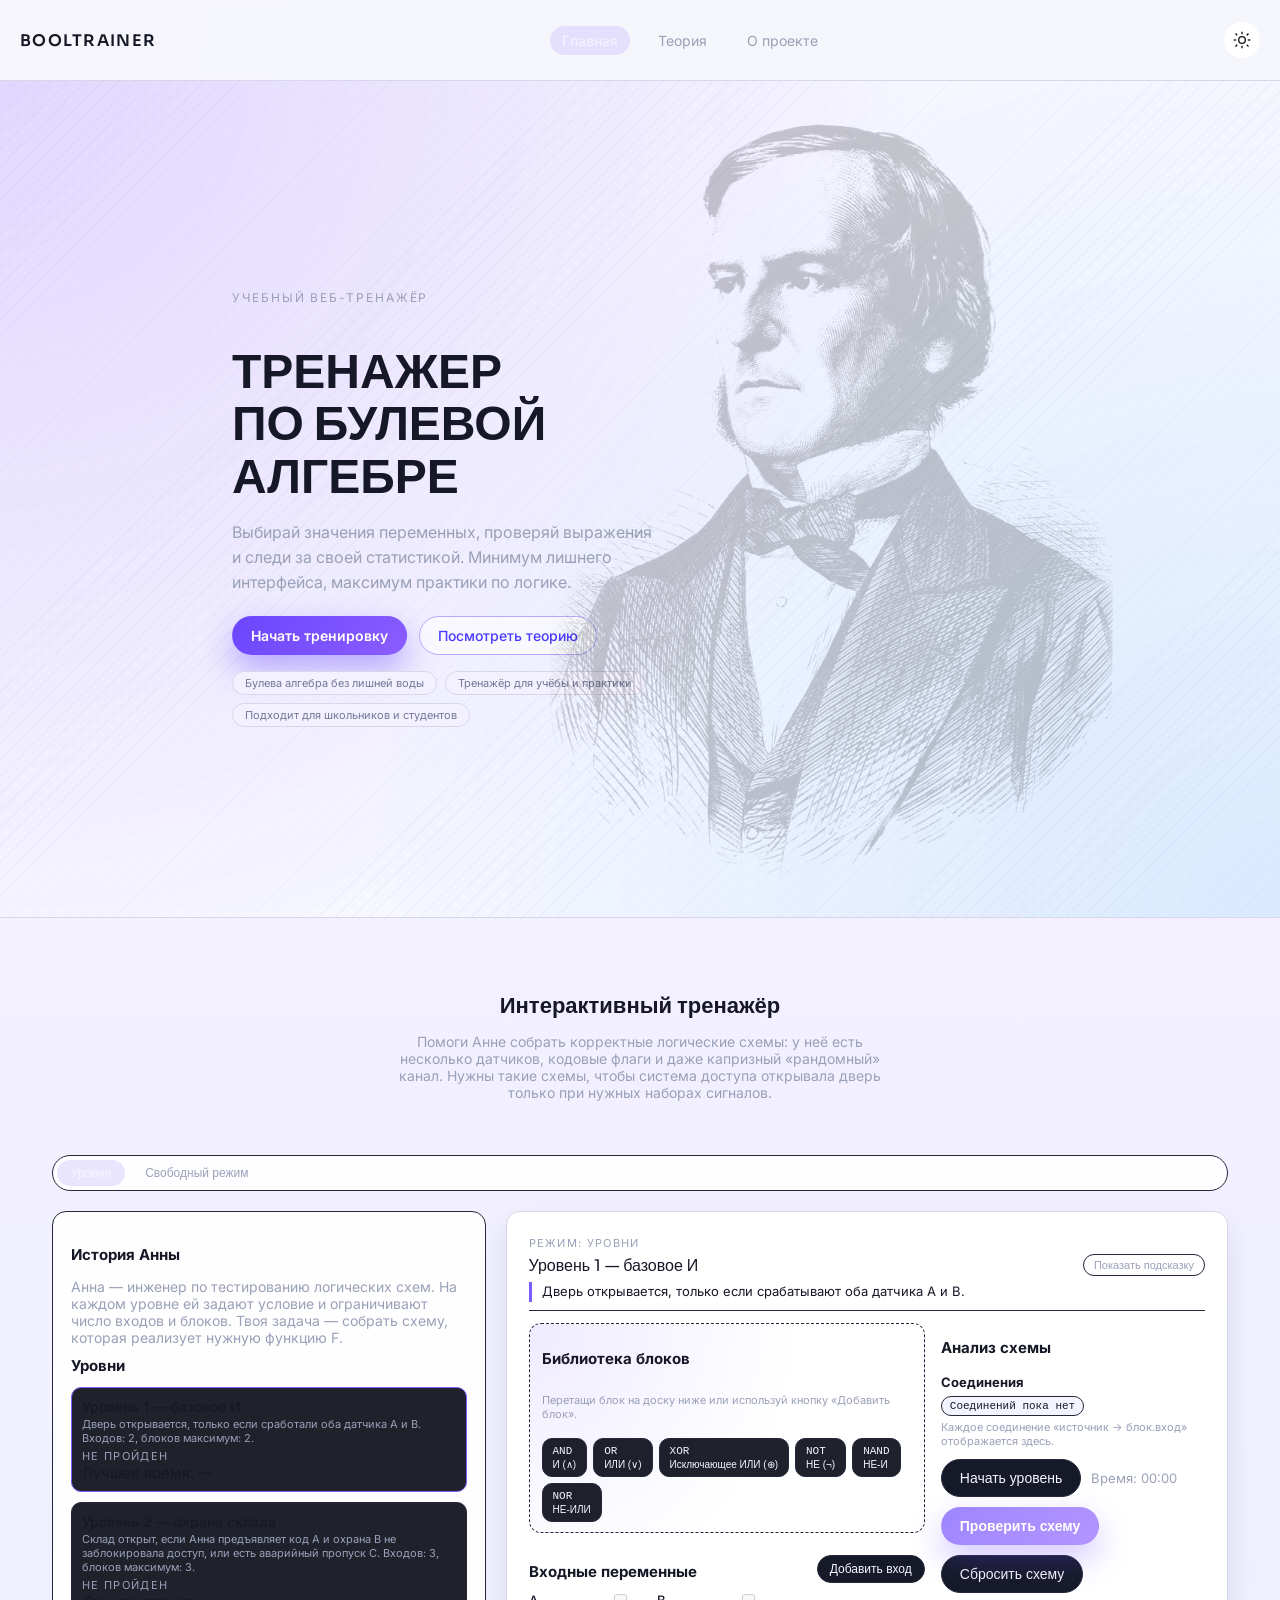
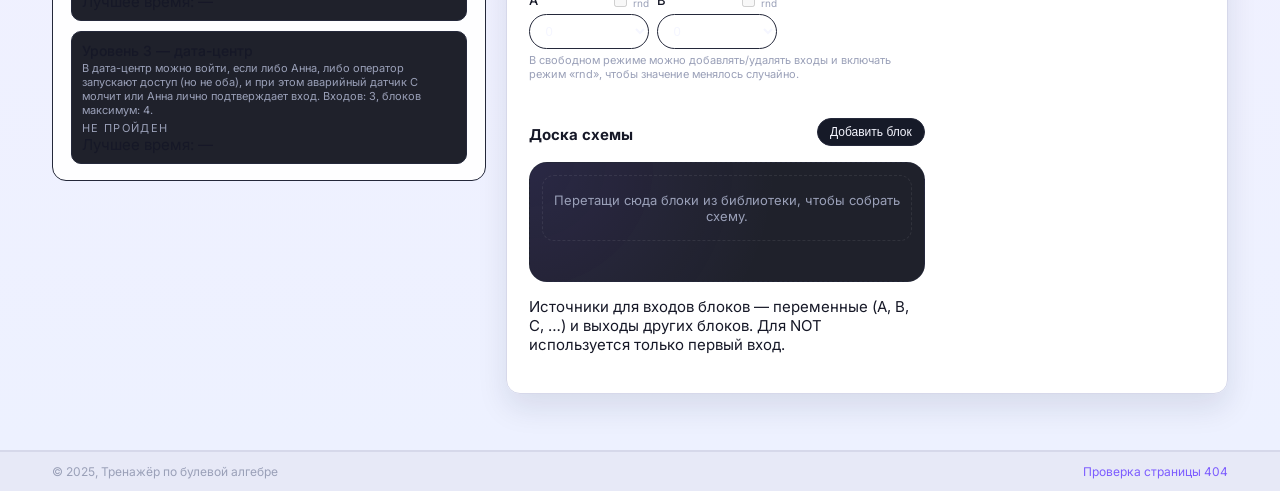
==== commit 070cf2f1: "1" ====
--- a/index.html
+++ b/index.html
@@ -38,7 +38,7 @@
         })();
     </script>
 
-    <link rel="icon" type="image/svg+xml" href="favicon.svg">
+    <link rel="icon" type="image/svg+xml" href="img/content/icon.png">
 </head>
 
 <body class="page">
@@ -52,8 +52,26 @@
                 <a href="about.html" class="nav__link">О проекте</a>
             </nav>
 
-            <button class="theme-toggle" type="button" id="themeToggle">
-                Светлая тема
+            <button class="theme-toggle" id="themeToggle" aria-label="Сменить тему">
+                <svg class="theme-icon theme-icon--sun" viewBox="0 0 24 24" aria-hidden="true">
+                    <circle cx="12" cy="12" r="4"></circle>
+                    <g>
+                        <line x1="12" y1="2" x2="12" y2="5"></line>
+                        <line x1="12" y1="19" x2="12" y2="22"></line>
+                        <line x1="4.2" y1="4.2" x2="6.3" y2="6.3"></line>
+                        <line x1="17.7" y1="17.7" x2="19.8" y2="19.8"></line>
+                        <line x1="2" y1="12" x2="5" y2="12"></line>
+                        <line x1="19" y1="12" x2="22" y2="12"></line>
+                        <line x1="4.2" y1="19.8" x2="6.3" y2="17.7"></line>
+                        <line x1="17.7" y1="6.3" x2="19.8" y2="4.2"></line>
+                    </g>
+                </svg>
+
+                <svg class="theme-icon theme-icon--moon" viewBox="0 0 24 24" aria-hidden="true">
+                    <path d="M21 12.8A9 9 0 0 1 11.2 3
+               7 7 0 1 0 21 12.8z">
+                    </path>
+                </svg>
             </button>
         </div>
     </header>
@@ -87,48 +105,6 @@
             </div>
         </section>
 
-        <!-- ДЛЯ КОГО -->
-        <section class="section section--cards" id="audience">
-            <div class="container">
-                <header class="section__header section__header--center">
-                    <h2 class="section__title">Для кого этот тренажёр</h2>
-                    <p class="section__subtitle">
-                        Проект можно использовать как образовательный инструмент на занятиях и в самостоятельной
-                        подготовке.
-                    </p>
-                </header>
-
-                <div class="grid grid--3">
-                    <article class="card card--highlight">
-                        <div class="card__eyebrow">Учёба</div>
-                        <h3 class="card__title">Школьники и студенты</h3>
-                        <p class="card__text">
-                            Помогает тренировать логику перед контрольными, зачётами и экзаменами по информатике
-                            и дискретной математике.
-                        </p>
-                    </article>
-
-                    <article class="card card--highlight">
-                        <div class="card__eyebrow">Преподавание</div>
-                        <h3 class="card__title">Преподаватели</h3>
-                        <p class="card__text">
-                            Можно использовать как наглядный пример на занятиях или как дополнительный
-                            интерактивный материал для разбора тем.
-                        </p>
-                    </article>
-
-                    <article class="card card--highlight">
-                        <div class="card__eyebrow">Саморазвитие</div>
-                        <h3 class="card__title">Самостоятельное обучение</h3>
-                        <p class="card__text">
-                            Удобный способ отрабатывать навыки работы с булевой алгеброй без установки
-                            отдельного программного обеспечения.
-                        </p>
-                    </article>
-                </div>
-            </div>
-        </section>
-
         <section class="section section--accent section--trainer" id="trainer">
             <div class="container trainer-shell">
                 <header class="section__header section__header--center">
@@ -370,48 +346,6 @@
             </div>
         </section>
 
-
-        <!-- КАК УСТРОЕН ТРЕНАЖЁР -->
-        <section class="section section--cards">
-            <div class="container">
-                <header class="section__header section__header--center">
-                    <h2 class="section__title">Как устроен тренажёр</h2>
-                    <p class="section__subtitle">
-                        Структура интерфейса и логики, которую можно подробно описать в пояснительной записке.
-                    </p>
-                </header>
-
-                <div class="grid grid--3">
-                    <article class="card card--highlight">
-                        <div class="card__eyebrow">Шаг 1</div>
-                        <h3 class="card__title">Выбор значений</h3>
-                        <p class="card__text">
-                            Пользователь выбирает значения переменных A, B, C и ожидаемый результат выражения (0 или 1),
-                            опираясь на свои знания.
-                        </p>
-                    </article>
-
-                    <article class="card card--highlight">
-                        <div class="card__eyebrow">Шаг 2</div>
-                        <h3 class="card__title">Проверка выражения</h3>
-                        <p class="card__text">
-                            Скрипт вычисляет значение логического выражения по заданным переменным и сравнивает его
-                            с ответом пользователя.
-                        </p>
-                    </article>
-
-                    <article class="card card--highlight">
-                        <div class="card__eyebrow">Шаг 3</div>
-                        <h3 class="card__title">Анализ прогресса</h3>
-                        <p class="card__text">
-                            В правом блоке отображается статистика: количество примеров, число верных решений и процент
-                            успешности за текущую сессию.
-                        </p>
-                    </article>
-                </div>
-            </div>
-        </section>
-
     </main>
 
     <footer class="footer">
--- a/css/main.css
+++ b/css/main.css
@@ -40,6 +40,7 @@
     backdrop-filter: blur(16px);
     background: linear-gradient(to bottom, rgba(11, 13, 20, 0.96), rgba(11, 13, 20, 0.78), transparent);
     border-bottom: 1px solid rgba(36, 40, 58, 0.7);
+    padding: 12px 0;
 }
 
 .header__inner {
@@ -78,27 +79,50 @@
     color: var(--text-main);
 }
 
-.theme-toggle {
-    font-size: 12px;
-    padding: 6px 14px;
+/* Тоггл темы — иконка солнца / луны */
+
+ .theme-toggle {
+    border: none;
+    background: transparent;
+    padding: 4px;
     border-radius: 999px;
-    border: 1px solid var(--border);
-    background: rgba(11, 13, 20, 0.6);
-    color: var(--text-muted);
+    width: 36px;
+    height: 36px;
+    display: flex;
+    align-items: center;
+    justify-content: center;
     cursor: pointer;
-    white-space: nowrap;
-    transition:
-        background var(--transition-fast),
-        color var(--transition-fast),
-        border-color var(--transition-fast),
-        transform var(--transition-fast);
+    transition: background 0.18s ease-out, transform 0.18s ease-out;
 }
 
 .theme-toggle:hover {
-    border-color: var(--accent);
-    background: var(--accent-soft);
-    color: var(--text-main);
-}
+    background: rgba(255, 255, 255, 0.08);
+    transform: translateY(-1px);
+}
+
+.page--light .theme-toggle:hover {
+    background: rgba(0, 0, 0, 0.06);
+}
+
+.theme-icon {
+    width: 20px;
+    height: 20px;
+    display: none;
+    stroke: var(--text-main);
+    fill: none;
+    stroke-width: 1.6;
+}
+
+/* тёмная тема — показываем луну */
+html:not(.page--light) .theme-icon--moon {
+    display: block;
+}
+
+/* светлая тема — показываем солнце */
+.page--light .theme-icon--sun {
+    display: block;
+}
+
 
 /* =========================
    HERO — БАЗА
@@ -245,6 +269,56 @@
 .hero--index .hero__meta {
     margin-top: 10px;
 }
+
+.hero--index::after {
+    content: "";
+    position: absolute;
+    inset: 0;
+    background-image: url("../img/content/bool.png");
+    background-repeat: no-repeat;
+
+    background-position: 78% center;  
+
+    background-size: auto 90%;
+
+    opacity: 0.22;
+    pointer-events: none;
+    z-index: 2;
+    transform: none;
+}
+/* тёмная тема — белый портрет */
+html:not(.page--light) .hero--index::after {
+    background-image: url("../img/content/bool2.png");
+}
+
+/* светлая тема — исходный портрет */
+.page--light .hero--index::after {
+    background-image: url("../img/content/bool.png");
+}
+
+.hero--index .hero__inner {
+    position: relative;
+    z-index: 2;
+}
+
+.hero--index::before {
+    content: "";
+    position: absolute;
+    inset: 0;
+    background:
+        radial-gradient(circle at top left, rgba(124, 92, 255, 0.32), transparent 60%),
+        radial-gradient(circle at bottom right, rgba(0, 189, 214, 0.28), transparent 60%),
+        repeating-linear-gradient(
+            135deg,
+            rgba(255, 255, 255, 0.06),
+            rgba(255, 255, 255, 0.06) 1px,
+            transparent 1px,
+            transparent 12px
+        );
+    pointer-events: none;
+    z-index: 0;
+}
+
 
 /* =========================
    КНОПКИ
@@ -427,7 +501,6 @@
 
 /* =========================
    СТАРЫЙ ПРОСТОЙ ТРЕНАЖЁР
-   (может использоваться где-то ещё)
    ========================= */
 
 .trainer {
@@ -535,7 +608,7 @@
 }
 
 /* =========================
-   НОВЫЙ ТРЕНАЖЁР — ОБЩИЙ ЛЭЙАУТ
+   НОВЫЙ ТРЕНАЖЁР — ЛЭЙАУТ
    ========================= */
 
 .section--trainer {
@@ -1295,7 +1368,7 @@
     border-top-color: #d6d8ea;
 }
 
-/* Тоггл темы */
+/* Тоггл темы в светлой */
 
 .page--light .theme-toggle {
     background: #ffffff;
@@ -1435,3 +1508,17 @@
 .page--light .palette-item__desc {
     color: var(--text-main);
 }
+.page--light .theme-icon--sun circle,
+.page--light .theme-icon--sun line,
+.page--light .theme-icon--sun g {
+    stroke: #111111;
+    fill: none;
+}
+.page--light .theme-icon--sun {
+    color: #000;
+}
+
+/* тёмная тема — солнце светлое */
+html:not(.page--light) .theme-icon--sun {
+    color: #fff;
+}
--- a/css/adaptive.css
+++ b/css/adaptive.css
@@ -1,56 +1,341 @@
+/* =========================
+   ДО 1199px — ПЛАНШЕТЫ / НЕБОЛЬШИЕ НОУТЫ
+   ========================= */
+
 @media (max-width: 1199px) {
+  /* Контейнер чуть посвободнее можно оставить как есть, паддинги снизу */
+
+  /* HERO */
   .hero__inner {
     grid-template-columns: minmax(0, 1fr);
+    gap: 24px;
   }
 
   .hero__preview {
     justify-content: flex-start;
-    margin-top: 12px;
-  }
-
-  .trainer {
-    grid-template-columns: minmax(0, 1fr);
-  }
-
+    margin-top: 8px;
+  }
+
+  .hero--index {
+    min-height: auto;
+    padding: 72px 0 56px;
+  }
+
+  /* Секции с карточками */
   .grid--3 {
     grid-template-columns: repeat(2, minmax(0, 1fr));
   }
+
+  /* Старый простой тренажёр */
+  .trainer {
+    grid-template-columns: minmax(0, 1fr);
+  }
+
+  /* Новый тренажёр: три колонки превращаем в две/одну */
+  .section--trainer {
+    min-height: auto;
+    align-items: flex-start;
+  }
+
+  .trainer-layout {
+    grid-template-columns: minmax(0, 1fr);
+    gap: 16px;
+  }
+
+  .trainer-layout__left {
+    order: 1;
+  }
+
+  .trainer-layout__center {
+    order: 2;
+  }
+
+  .trainer-main-grid {
+    grid-template-columns: minmax(0, 1fr);
+  }
+
+  .trainer-gates__grid {
+    grid-template-columns: repeat(2, minmax(0, 1fr));
+  }
+
+  /* Теория / About */
+  .theory-layout {
+    grid-template-columns: minmax(0, 1fr);
+  }
+
+  .about-layout {
+    grid-template-columns: minmax(0, 1fr);
+  }
+
+  /* 404 чуть компактнее */
+  .notfound {
+    padding: 72px 0;
+  }
 }
+
+/* =========================
+   ДО 767px — МОБИЛЬНЫЕ
+   ========================= */
 
 @media (max-width: 767px) {
   .container {
     padding: 0 14px;
   }
 
+  /* Шапка */
   .header__inner {
     flex-direction: column;
     align-items: flex-start;
+    gap: 8px;
+  }
+
+  .logo {
+    font-size: 14px;
   }
 
   .nav {
     width: 100%;
     justify-content: flex-start;
     flex-wrap: wrap;
-  }
-
+    gap: 8px;
+  }
+
+  .nav__link {
+    padding-inline: 10px;
+    font-size: 13px;
+  }
+
+  .theme-toggle {
+    align-self: flex-start;
+  }
+
+  /* HERO */
   .hero {
     padding-top: 18px;
+    padding-bottom: 40px;
+  }
+
+  .hero--index {
+    padding: 52px 0 40px;
   }
 
   .hero__inner {
     gap: 16px;
   }
 
+  .hero__title {
+    font-size: clamp(26px, 7vw, 32px);
+  }
+
+  .hero__subtitle {
+    font-size: 14px;
+  }
+
+  .hero__actions {
+    flex-direction: column;
+    align-items: stretch;
+  }
+
+  .hero__meta {
+    gap: 6px;
+  }
+
+  .hero__preview {
+    margin-top: 4px;
+  }
+
+  .hero-card {
+    max-width: 100%;
+  }
+
+  /* Секции / карточки */
+  .section {
+    padding: 40px 0;
+  }
+
   .grid--3 {
     grid-template-columns: minmax(0, 1fr);
   }
 
+  .card {
+    padding: 20px 18px;
+  }
+
+  .section__title {
+    font-size: 20px;
+  }
+
+  .section__subtitle {
+    font-size: 13px;
+  }
+
+  /* Старый тренажёр */
   .trainer__row {
     flex-direction: column;
   }
 
+  .trainer__buttons {
+    flex-direction: column;
+    align-items: stretch;
+  }
+
+  /* НОВЫЙ тренажёр */
+
+  .trainer-shell {
+    gap: 16px;
+  }
+
+  .trainer-layout {
+    gap: 16px;
+  }
+
+  .trainer-modes {
+    align-self: stretch;
+    justify-content: space-between;
+  }
+
+  .trainer-modes__tab {
+    flex: 1 1 0;
+    text-align: center;
+    padding-inline: 10px;
+  }
+
+  .trainer-panel {
+    padding: 14px 12px;
+  }
+
+  .level-list__item {
+    padding: 9px 9px 8px;
+  }
+
+  .trainer-card__title {
+    font-size: 15px;
+  }
+
+  .trainer-card__story {
+    font-size: 12px;
+  }
+
+  .trainer-main-grid {
+    grid-template-columns: minmax(0, 1fr);
+    gap: 12px;
+  }
+
+  .trainer-board__dropzone {
+    min-height: 100px;
+    padding: 10px;
+  }
+
+  .trainer-gates__grid {
+    grid-template-columns: minmax(0, 1fr);
+  }
+
+  .trainer-actions {
+    flex-direction: column;
+    align-items: stretch;
+  }
+
+  .trainer-inputs__row {
+    flex-direction: column;
+    align-items: stretch;
+  }
+
+  .trainer-input-item {
+    min-width: 0;
+  }
+
+  .trainer-wires__list {
+    flex-direction: column;
+    align-items: flex-start;
+  }
+
+  .truth-table {
+    font-size: 11px;
+  }
+
+  /* Теория / About */
+  .theory-layout,
+  .about-layout {
+    gap: 16px;
+  }
+
+  .theory-table-head {
+    font-size: 12px;
+  }
+
+  .theory-row {
+    grid-template-columns: repeat(auto-fit, minmax(32px, 1fr));
+  }
+
+  /* Подвал */
   .footer__inner {
     flex-direction: column;
     align-items: flex-start;
   }
+
+  .footer__inner > *:not(:last-child) {
+    margin-bottom: 4px;
+  }
+
+  /* 404 */
+  .notfound {
+    padding: 52px 0;
+  }
+
+  .notfound__code {
+    font-size: 64px;
+  }
+
+  .notfound__title {
+    font-size: 24px;
+  }
+
+  .notfound__text {
+    font-size: 14px;
+  }
 }
+@media (max-width: 767px) {
+  .header__inner {
+    flex-direction: column;
+    align-items: stretch;
+    gap: 10px;
+  }
+
+  .header__top {
+    display: flex;
+    justify-content: space-between;
+    align-items: center;
+  }
+
+  .logo {
+    font-size: 16px;
+  }
+
+  .nav {
+    display: flex;
+    gap: 10px;
+    flex-wrap: wrap;
+  }
+
+  .nav__link {
+    padding: 8px 10px;
+    font-size: 13px;
+  }
+
+  .theme-toggle {
+    align-self: flex-end;
+  }
+}
+@media (max-width: 767px) {
+    .hero--index::after {
+        opacity: 0.12;
+        background-position: center bottom;
+        background-size: 60%;
+        transform: none;
+    }
+
+    .hero--index::before {
+        display: none;
+    }
+}
+
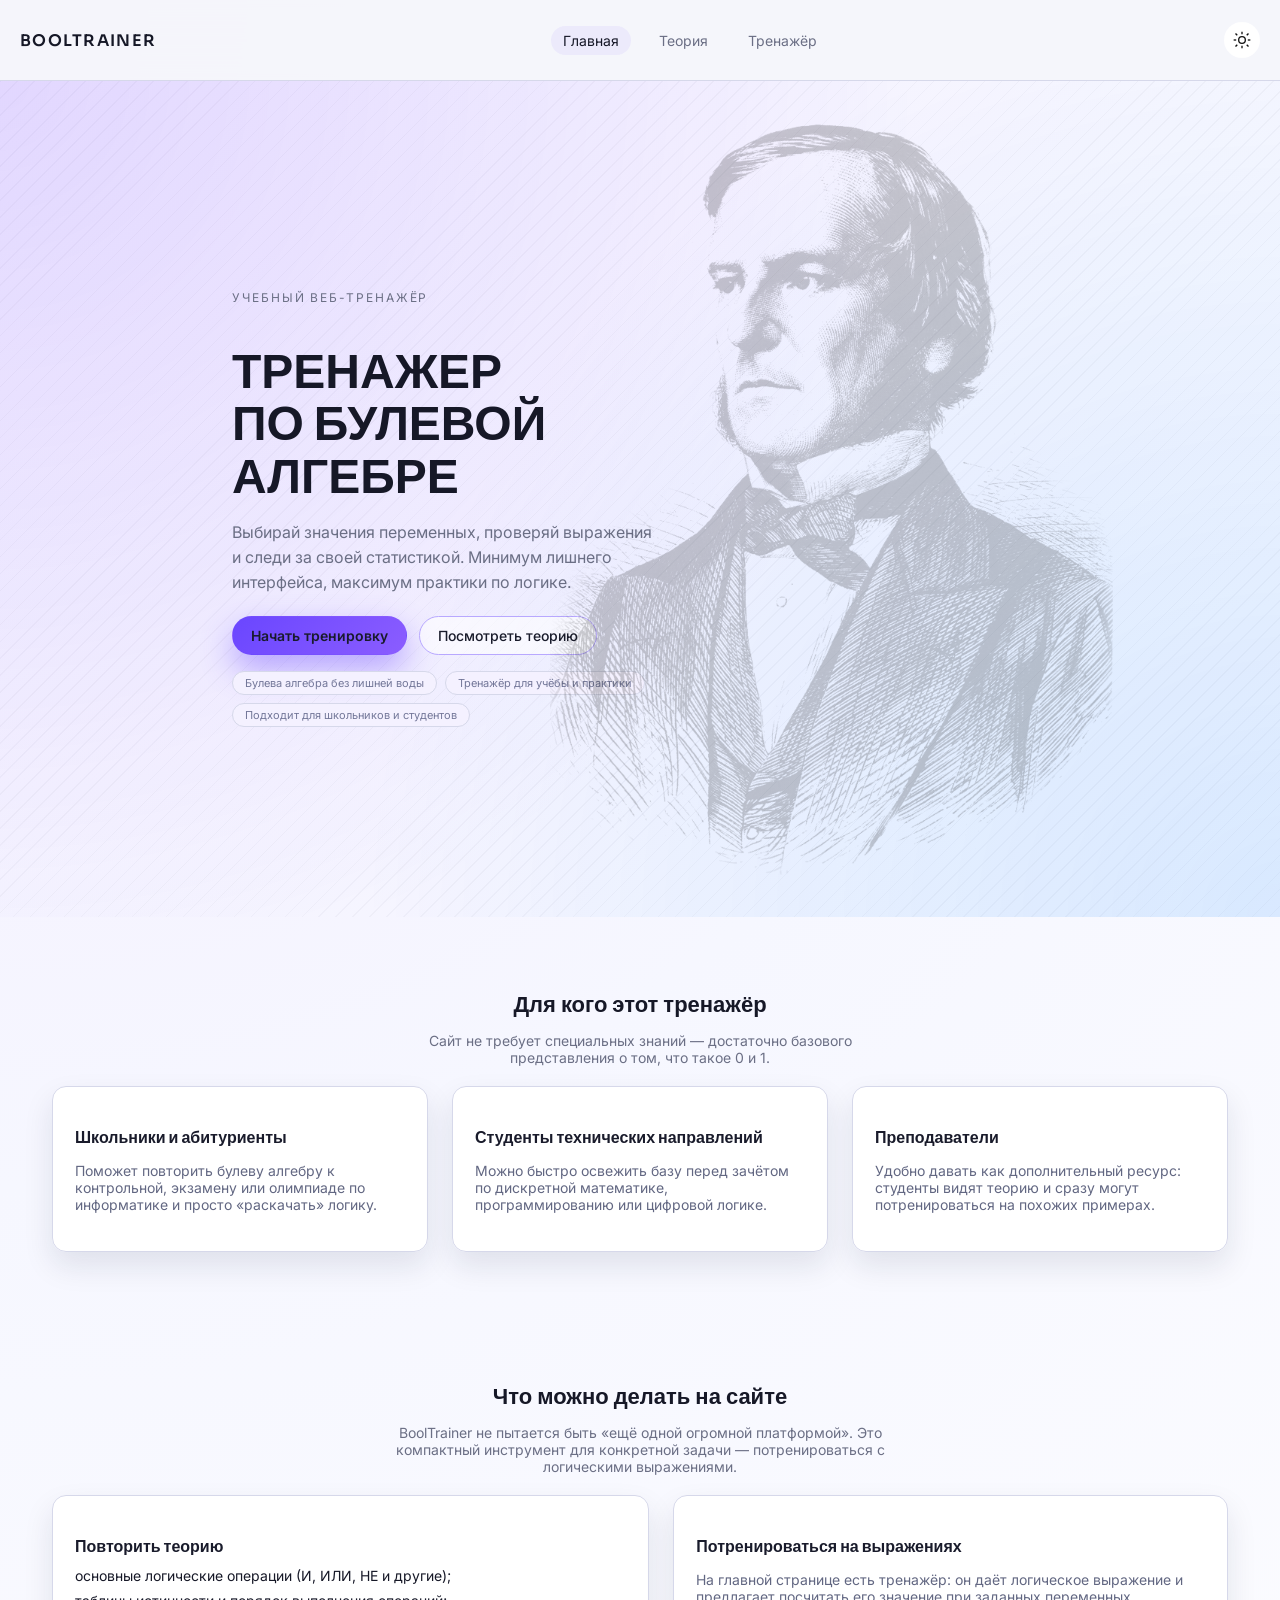
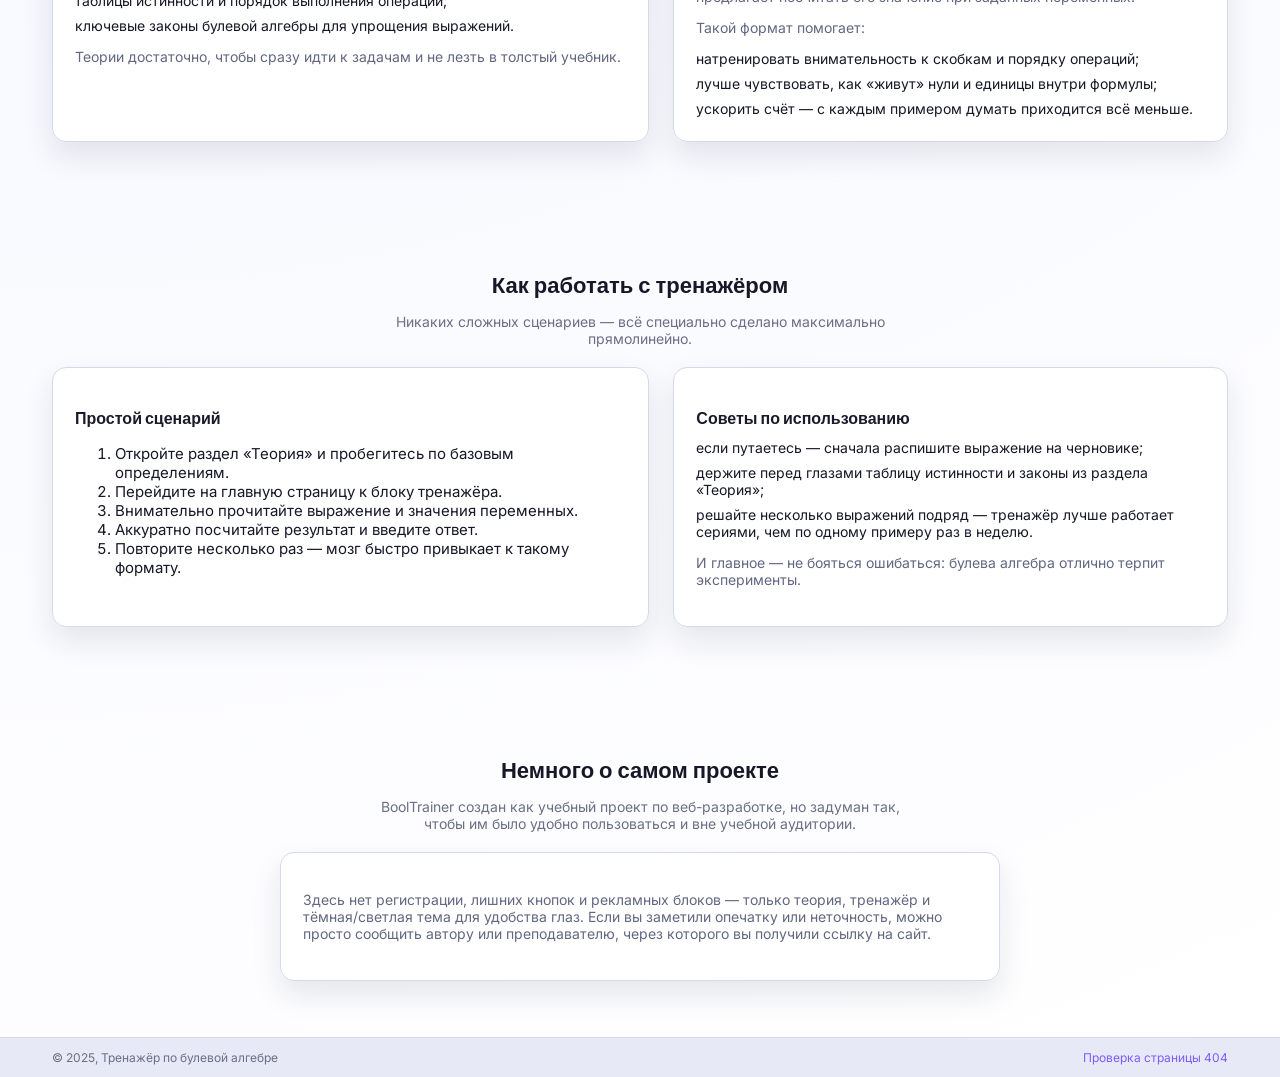
==== commit 8929ca08: "light/dark themes patch" ====
--- a/index.html
+++ b/index.html
@@ -49,7 +49,7 @@
             <nav class="nav">
                 <a href="index.html" class="nav__link nav__link--active">Главная</a>
                 <a href="theory.html" class="nav__link">Теория</a>
-                <a href="about.html" class="nav__link">О проекте</a>
+                <a href="simulator.html" class="nav__link">Тренажёр</a>
             </nav>
 
             <button class="theme-toggle" id="themeToggle" aria-label="Сменить тему">
@@ -92,7 +92,7 @@
                     </p>
 
                     <div class="hero__actions">
-                        <a href="#trainer" class="btn btn--primary">Начать тренировку</a>
+                        <a href="simulator.html" class="btn btn--primary">Начать тренировку</a>
                         <a href="theory.html" class="btn btn--ghost">Посмотреть теорию</a>
                     </div>
 
@@ -105,247 +105,144 @@
             </div>
         </section>
 
-        <section class="section section--accent section--trainer" id="trainer">
-            <div class="container trainer-shell">
-                <header class="section__header section__header--center">
-                    <h2 class="section__title">Интерактивный тренажёр</h2>
-                    <p class="section__subtitle">
-                        Помоги Анне собрать корректные логические схемы: у неё есть несколько датчиков,
-                        кодовые флаги и даже капризный «рандомный» канал. Нужны такие схемы, чтобы
-                        система доступа открывала дверь только при нужных наборах сигналов.
-                    </p>
-                </header>
-
-                <!-- режимы -->
-                <div class="trainer-modes">
-                    <button class="trainer-modes__tab trainer-modes__tab--active" type="button" data-mode="levels">
-                        Уровни
-                    </button>
-                    <button class="trainer-modes__tab" type="button" data-mode="free">
-                        Свободный режим
-                    </button>
-                </div>
-
-                <div class="trainer-layout">
-                    <!-- левая колонка: уровни / история -->
-                    <aside class="trainer-layout__left">
-                        <div class="trainer-panel trainer-panel--levels" data-mode-panel="levels">
-                            <h3 class="trainer__stats-title">История Анны</h3>
-                            <p class="trainer-panel__text">
-                                Анна — инженер по тестированию логических схем. На каждом уровне ей задают
-                                условие и ограничивают число входов и блоков. Твоя задача — собрать схему,
-                                которая реализует нужную функцию F.
-                            </p>
-
-                            <h3 class="trainer__stats-title" style="margin-top: 10px;">Уровни</h3>
-                            <ul class="level-list">
-                                <li class="level-list__item level-list__item--active" data-level-id="level1">
-                                    <div class="level-list__title">Уровень 1 — базовое И</div>
-                                    <div class="level-list__meta">
-                                        Дверь открывается, только если сработали оба датчика A и B.
-                                        Входов: 2, блоков максимум: 2.
-                                    </div>
-                                    <div class="level-list__status" data-status="pending">Не пройден</div>
-                                    <div class="level-list__best" data-best-for="level1">Лучшее время: —</div>
-                                </li>
-                                <li class="level-list__item" data-level-id="level2">
-                                    <div class="level-list__title">Уровень 2 — охрана склада</div>
-                                    <div class="level-list__meta">
-                                        Склад открыт, если Анна предъявляет код A и охрана B не заблокировала доступ,
-                                        или есть аварийный пропуск C. Входов: 3, блоков максимум: 3.
-                                    </div>
-                                    <div class="level-list__status" data-status="pending">Не пройден</div>
-                                    <div class="level-list__best" data-best-for="level2">Лучшее время: —</div>
-                                </li>
-                                <li class="level-list__item" data-level-id="level3">
-                                    <div class="level-list__title">Уровень 3 — дата-центр</div>
-                                    <div class="level-list__meta">
-                                        В дата-центр можно войти, если либо Анна, либо оператор запускают доступ (но не
-                                        оба),
-                                        и при этом аварийный датчик C молчит или Анна лично подтверждает вход.
-                                        Входов: 3, блоков максимум: 4.
-                                    </div>
-                                    <div class="level-list__status" data-status="pending">Не пройден</div>
-                                    <div class="level-list__best" data-best-for="level3">Лучшее время: —</div>
-                                </li>
-                            </ul>
-                        </div>
-
-                        <div class="trainer-panel trainer-panel--free" data-mode-panel="free" hidden>
-                            <h3 class="trainer__stats-title">Свободный режим</h3>
-                            <p class="trainer-panel__text">
-                                Здесь Анна экспериментирует: добавляет входы, подключает «рандомные» каналы
-                                и проверяет, как ведут себя разные схемы. Можно использовать этот режим
-                                как лабораторию для разбора собственных задач.
-                            </p>
-                        </div>
-                    </aside>
-
-                    <!-- средняя колонка: палитра + доска -->
-                    <div class="trainer-layout__center">
-                        <div class="card trainer-card">
-                            <div class="trainer-card__header">
-                                <div class="trainer-card__header-main">
-                                    <div id="trainerModeLabel" class="trainer-card__mode">Режим: уровни</div>
-                                    <div class="trainer-card__level-row">
-                                        <div id="trainerLevelLabel" class="trainer-card__title">
-                                            Уровень 1 — базовое И
-                                        </div>
-                                        <button class="trainer-hint-btn" type="button" id="toggleHintBtn">
-                                            Показать подсказку
-                                        </button>
-                                    </div>
-                                </div>
-                                <div id="trainerTargetExpr" class="trainer-card__target trainer-card__target--hidden">
-                                    Целевая функция: F = A ∧ B
-                                </div>
-                                <div id="trainerLevelStory" class="trainer-card__story">
-                                    Дверь открывается, только если сработали оба датчика A и B.
-                                </div>
-                            </div>
-
-                            <div class="trainer-card__body">
-                                <div class="trainer-main-grid">
-                                    <!-- слева: палитра + входы + доска -->
-                                    <div class="trainer-main-grid__left">
-                                        <!-- Палитра блоков -->
-                                        <div class="trainer-palette">
-                                            <div class="trainer-palette__header">
-                                                <h3 class="trainer__stats-title">Библиотека блоков</h3>
-                                                <p class="trainer-palette__hint">
-                                                    Перетащи блок на доску ниже или используй кнопку «Добавить блок».
-                                                </p>
-                                            </div>
-                                            <div class="trainer-palette__list">
-                                                <button class="palette-item" type="button" draggable="true"
-                                                    data-gate-type="AND">
-                                                    <span class="palette-item__title">AND</span>
-                                                    <span class="palette-item__desc">И (∧)</span>
-                                                </button>
-                                                <button class="palette-item" type="button" draggable="true"
-                                                    data-gate-type="OR">
-                                                    <span class="palette-item__title">OR</span>
-                                                    <span class="palette-item__desc">ИЛИ (∨)</span>
-                                                </button>
-                                                <button class="palette-item" type="button" draggable="true"
-                                                    data-gate-type="XOR">
-                                                    <span class="palette-item__title">XOR</span>
-                                                    <span class="palette-item__desc">Исключающее ИЛИ (⊕)</span>
-                                                </button>
-                                                <button class="palette-item" type="button" draggable="true"
-                                                    data-gate-type="NOT">
-                                                    <span class="palette-item__title">NOT</span>
-                                                    <span class="palette-item__desc">НЕ (¬)</span>
-                                                </button>
-                                                <button class="palette-item" type="button" draggable="true"
-                                                    data-gate-type="NAND">
-                                                    <span class="palette-item__title">NAND</span>
-                                                    <span class="palette-item__desc">НЕ-И</span>
-                                                </button>
-                                                <button class="palette-item" type="button" draggable="true"
-                                                    data-gate-type="NOR">
-                                                    <span class="palette-item__title">NOR</span>
-                                                    <span class="palette-item__desc">НЕ-ИЛИ</span>
-                                                </button>
-                                            </div>
-                                        </div>
-
-                                        <!-- Входные параметры -->
-                                        <div class="trainer-inputs">
-                                            <div class="trainer-inputs__header">
-                                                <h3 class="trainer__stats-title">Входные переменные</h3>
-                                                <button class="btn btn--secondary btn--small" type="button"
-                                                    id="addInputBtn">
-                                                    Добавить вход
-                                                </button>
-                                            </div>
-                                            <div class="trainer__row trainer-inputs__row" id="inputsContainer">
-                                                <!-- рендер из JS -->
-                                            </div>
-                                            <p class="trainer-inputs__hint">
-                                                В свободном режиме можно добавлять/удалять входы и включать режим «rnd»,
-                                                чтобы значение менялось случайно.
-                                            </p>
-                                        </div>
-
-                                        <!-- Доска -->
-                                        <div class="trainer-board">
-                                            <div class="trainer-board__header">
-                                                <h3 class="trainer__stats-title">Доска схемы</h3>
-                                                <button class="btn btn--secondary btn--small" type="button"
-                                                    id="addGateBtn">
-                                                    Добавить блок
-                                                </button>
-                                            </div>
-                                            <div class="trainer-board__dropzone" id="boardDropzone">
-                                                <div class="trainer-board__placeholder" id="boardPlaceholder">
-                                                    Перетащи сюда блоки из библиотеки, чтобы собрать схему.
-                                                </div>
-                                                <div class="trainer-gates__grid" id="gatesContainer">
-                                                    <!-- блоки из JS -->
-                                                </div>
-                                            </div>
-                                            <p class="trainer-gates__note">
-                                                Источники для входов блоков — переменные (A, B, C, …) и выходы других
-                                                блоков.
-                                                Для NOT используется только первый вход.
-                                            </p>
-                                        </div>
-                                    </div>
-
-                                    <!-- справа: соединения, таймер, результат -->
-                                    <div class="trainer-main-grid__right">
-                                        <div class="trainer-analysis">
-                                            <h3 class="trainer__stats-title">Анализ схемы</h3>
-
-                                            <div class="trainer-analysis__block">
-                                                <h4 class="trainer-analysis__title">Соединения</h4>
-                                                <div class="trainer-wires__list" id="wiresList">
-                                                    <!-- из JS -->
-                                                </div>
-                                                <p class="trainer-wires__hint">
-                                                    Каждое соединение «источник → блок.вход» отображается здесь.
-                                                </p>
-                                            </div>
-
-                                            <div class="trainer-analysis__block trainer-analysis__block--timer"
-                                                data-mode-panel="levels">
-                                                <div class="trainer-timer">
-                                                    <button class="btn btn--secondary" type="button" id="startLevelBtn">
-                                                        Начать уровень
-                                                    </button>
-                                                    <span class="trainer-timer__label" id="timerLabel">Время:
-                                                        00:00</span>
-                                                </div>
-                                            </div>
-
-                                            <div class="trainer-analysis__block">
-                                                <div class="trainer-actions">
-                                                    <button class="btn btn--primary" type="button" id="trainerCheckBtn"
-                                                        disabled>
-                                                        Проверить схему
-                                                    </button>
-                                                    <button class="btn btn--secondary" type="button"
-                                                        id="trainerResetBtn">
-                                                        Сбросить схему
-                                                    </button>
-                                                </div>
-                                                <div class="trainer-result">
-                                                    <div id="trainerResultMessage" class="trainer-result__message">
-                                                    </div>
-                                                    <div id="trainerTruthTable" class="trainer-result__table"></div>
-                                                </div>
-                                            </div>
-                                        </div>
-                                    </div>
-                                </div> <!-- /.trainer-main-grid -->
-                            </div>
-                        </div>
-                    </div>
-                </div>
-            </div>
-        </section>
-
+        <!-- Для кого сайт -->
+        <section class="section" id="for-whom">
+            <div class="container">
+                <header class="section__header section__header--center">
+                    <h2 class="section__title">Для кого этот тренажёр</h2>
+                    <p class="section__subtitle">
+                        Сайт не требует специальных знаний — достаточно базового представления о том, что такое 0 и 1.
+                    </p>
+                </header>
+
+                <div class="grid grid--3">
+                    <article class="card">
+                        <h3 class="card__title">Школьники и абитуриенты</h3>
+                        <p class="card__text">
+                            Поможет повторить булеву алгебру к контрольной, экзамену или олимпиаде по информатике
+                            и просто «раскачать» логику.
+                        </p>
+                    </article>
+
+                    <article class="card">
+                        <h3 class="card__title">Студенты технических направлений</h3>
+                        <p class="card__text">
+                            Можно быстро освежить базу перед зачётом по дискретной математике, программированию или
+                            цифровой логике.
+                        </p>
+                    </article>
+
+                    <article class="card">
+                        <h3 class="card__title">Преподаватели</h3>
+                        <p class="card__text">
+                            Удобно давать как дополнительный ресурс: студенты видят теорию и сразу могут потренироваться
+                            на похожих примерах.
+                        </p>
+                    </article>
+                </div>
+            </div>
+        </section>
+
+        <!-- Что умеет тренажёр -->
+        <section class="section" id="features">
+            <div class="container">
+                <header class="section__header section__header--center">
+                    <h2 class="section__title">Что можно делать на сайте</h2>
+                    <p class="section__subtitle">
+                        BoolTrainer не пытается быть «ещё одной огромной платформой». Это компактный инструмент для
+                        конкретной задачи — потренироваться с логическими выражениями.
+                    </p>
+                </header>
+
+                <div class="theory-layout">
+                    <div class="card">
+                        <h3 class="card__title">Повторить теорию</h3>
+                        <ul class="theory-ul">
+                            <li>основные логические операции (И, ИЛИ, НЕ и другие);</li>
+                            <li>таблицы истинности и порядок выполнения операций;</li>
+                            <li>ключевые законы булевой алгебры для упрощения выражений.</li>
+                        </ul>
+                        <p class="card__text">
+                            Теории достаточно, чтобы сразу идти к задачам и не лезть в толстый учебник.
+                        </p>
+                    </div>
+
+                    <div class="card">
+                        <h3 class="card__title">Потренироваться на выражениях</h3>
+                        <p class="card__text">
+                            На главной странице есть тренажёр: он даёт логическое выражение и предлагает посчитать его
+                            значение при заданных переменных.
+                        </p>
+                        <p class="card__text">
+                            Такой формат помогает:
+                        </p>
+                        <ul class="theory-ul">
+                            <li>натренировать внимательность к скобкам и порядку операций;</li>
+                            <li>лучше чувствовать, как «живут» нули и единицы внутри формулы;</li>
+                            <li>ускорить счёт — с каждым примером думать приходится всё меньше.</li>
+                        </ul>
+                    </div>
+                </div>
+            </div>
+        </section>
+
+        <!-- Как пользоваться -->
+        <section class="section" id="how-to">
+            <div class="container">
+                <header class="section__header section__header--center">
+                    <h2 class="section__title">Как работать с тренажёром</h2>
+                    <p class="section__subtitle">
+                        Никаких сложных сценариев — всё специально сделано максимально прямолинейно.
+                    </p>
+                </header>
+
+                <div class="theory-layout">
+                    <div class="card">
+                        <h3 class="card__title">Простой сценарий</h3>
+                        <ol class="theory-ol">
+                            <li>Откройте раздел «Теория» и пробегитесь по базовым определениям.</li>
+                            <li>Перейдите на главную страницу к блоку тренажёра.</li>
+                            <li>Внимательно прочитайте выражение и значения переменных.</li>
+                            <li>Аккуратно посчитайте результат и введите ответ.</li>
+                            <li>Повторите несколько раз — мозг быстро привыкает к такому формату.</li>
+                        </ol>
+                    </div>
+
+                    <div class="card">
+                        <h3 class="card__title">Советы по использованию</h3>
+                        <ul class="theory-ul">
+                            <li>если путаетесь — сначала распишите выражение на черновике;</li>
+                            <li>держите перед глазами таблицу истинности и законы из раздела «Теория»;</li>
+                            <li>решайте несколько выражений подряд — тренажёр лучше работает сериями, чем по одному примеру раз в неделю.</li>
+                        </ul>
+                        <p class="card__text">
+                            И главное — не бояться ошибаться: булева алгебра отлично терпит эксперименты.
+                        </p>
+                    </div>
+                </div>
+            </div>
+        </section>
+
+        <!-- Небольшая ремарка -->
+        <section class="section" id="note">
+            <div class="container">
+                <header class="section__header section__header--center">
+                    <h2 class="section__title">Немного о самом проекте</h2>
+                    <p class="section__subtitle">
+                        BoolTrainer создан как учебный проект по веб-разработке, но задуман так, чтобы им было удобно
+                        пользоваться и вне учебной аудитории.
+                    </p>
+                </header>
+
+                <div class="card" style="max-width: 720px; margin: 0 auto;">
+                    <p class="card__text">
+                        Здесь нет регистрации, лишних кнопок и рекламных блоков — только теория, тренажёр и тёмная/светлая
+                        тема для удобства глаз. Если вы заметили опечатку или неточность, можно просто сообщить автору
+                        или преподавателю, через которого вы получили ссылку на сайт.
+                    </p>
+                </div>
+            </div>
+        </section>
     </main>
 
     <footer class="footer">
--- a/css/variables.css
+++ b/css/variables.css
@@ -2,6 +2,8 @@
   --bg-main: #0B0D14;
   --bg-card: #11141E;
   --bg-secondary: #161A28;
+  --bg-graient: radial-gradient(circle at top left, rgba(124, 92, 255, 0.12), transparent 60%),
+        rgba(7, 9, 20, 0.9);
 
   --accent: #7C5CFF;
   --accent-hover: #A68FFF;
@@ -21,10 +23,16 @@
   --transition-fast: 0.2s ease-out;
 }
 
-body.page--light {
+html.page--light {
   --bg-main: #F5F6FB;
   --bg-card: #ffffff;
   --bg-secondary: #f2f3ff;
+  --bg-graient: radial-gradient(
+      circle at top left,
+      rgba(220, 213, 251, 0.12),
+      transparent 60%
+    ),
+    rgba(145, 160, 247, 0.9);
 
   --accent: #7C5CFF;
   --accent-hover: #5E45E6;
@@ -37,3 +45,4 @@
   --success: #1EAD6A;
   --error: #E53955;
 }
+
--- a/css/main.css
+++ b/css/main.css
@@ -378,6 +378,7 @@
 }
 
 .btn--secondary:hover {
+    background: var(--accent-soft);
     border-color: var(--accent);
 }
 
@@ -557,15 +558,33 @@
     padding: 8px 12px;
     border-radius: 999px;
     border: 1px solid var(--border);
-    background: #070914;
+    background: var(--bg-secondary);
     color: var(--text-main);
     font-size: 13px;
     outline: none;
 }
 
-.field__control:focus {
+/* Базовый стиль для всех контролов в field */
+.field__control input,
+.field__control select {
+    padding: 8px 12px;
+    border-radius: 999px;
+    border: 1px solid var(--border);
+    background: var(--bg-secondary);
+    color: var(--text-main);
+    font-size: 13px;
+    outline: none;
+    appearance: none;
+}
+
+/* hover / focus — одинаково для input и select */
+.field__control input:hover,
+.field__control select:hover,
+.field__control input:focus,
+.field__control select:focus {
     border-color: var(--accent);
 }
+
 
 .trainer__buttons {
     display: flex;
@@ -696,7 +715,6 @@
     padding: 10px 10px 9px;
     border-radius: 10px;
     border: 1px solid var(--border);
-    background: rgba(7, 9, 20, 0.9);
     cursor: pointer;
     transition:
         border-color var(--transition-fast),
@@ -871,13 +889,12 @@
 .palette-item {
     border-radius: 10px;
     border: 1px solid var(--border);
-    background: rgba(7, 9, 20, 0.9);
     padding: 6px 10px;
     font-size: 11px;
     cursor: grab;
+    background: var(--bg-card);
     display: flex;
     flex-direction: column;
-    align-items: flex-start;
     gap: 2px;
     transition:
         background var(--transition-fast),
@@ -886,26 +903,16 @@
         box-shadow var(--transition-fast);
 }
 
-.palette-item:active {
-    cursor: grabbing;
-}
-
-.palette-item__title {
-    font-family: "JetBrains Mono", Consolas, monospace;
-    font-size: 11px;
-}
-
+.palette-item__title,
 .palette-item__desc {
-    font-size: 10px;
     color: var(--text-muted);
 }
 
 .palette-item:hover {
+    background: var(--accent-soft);
     border-color: var(--accent);
-    background: var(--accent-soft);
-    transform: translateY(-1px);
-    box-shadow: 0 10px 24px rgba(0, 0, 0, 0.4);
-}
+}
+
 
 /* доска (dropzone) */
 
@@ -926,9 +933,7 @@
     border: 1px dashed var(--border);
     padding: 12px;
     min-height: 120px;
-    background:
-        radial-gradient(circle at top left, rgba(124, 92, 255, 0.12), transparent 60%),
-        rgba(7, 9, 20, 0.9);
+    background: var(--bg-gradient);
     display: flex;
     flex-direction: column;
     gap: 10px;
@@ -1413,12 +1418,6 @@
 
 .page--light .card__text {
     color: #626782;
-}
-
-/* Поля ввода */
-
-.page--light .field__control {
-    background: #ffffff;
 }
 
 /* Кнопки в светлой теме */
@@ -1499,15 +1498,6 @@
 
 /* Палитра блоков — текст всегда читаемый */
 
-.palette-item__title,
-.palette-item__desc {
-    color: var(--text-main);
-}
-
-.page--light .palette-item__title,
-.page--light .palette-item__desc {
-    color: var(--text-main);
-}
 .page--light .theme-icon--sun circle,
 .page--light .theme-icon--sun line,
 .page--light .theme-icon--sun g {
@@ -1521,4 +1511,45 @@
 /* тёмная тема — солнце светлое */
 html:not(.page--light) .theme-icon--sun {
     color: #fff;
+}
+
+.page--light .palette-item {
+    background: #ffffff;
+    border-color: #d6d8ea;
+}
+
+.page--light .palette-item__title {
+    color: #191b2b;
+}
+
+.page--light .palette-item__desc {
+    color: #626782;
+}
+
+.page--light .palette-item:hover {
+    background: rgba(124, 92, 255, 0.12);
+    border-color: var(--accent);
+}
+
+.page--light .btn--secondary {
+    background: #ffffff;
+    color: #191b2b;
+    border-color: #d6d8ea;
+}
+
+.page--light .btn--secondary:hover {
+    background: rgba(124, 92, 255, 0.12);
+    border-color: var(--accent);
+}
+
+.page--light .btn {
+    color: #191b2b;
+}
+
+.trainer-hint-btn {
+    color: var(--text-muted);
+}
+
+.trainer-hint-btn:hover {
+    color: var(--text-main);
 }
